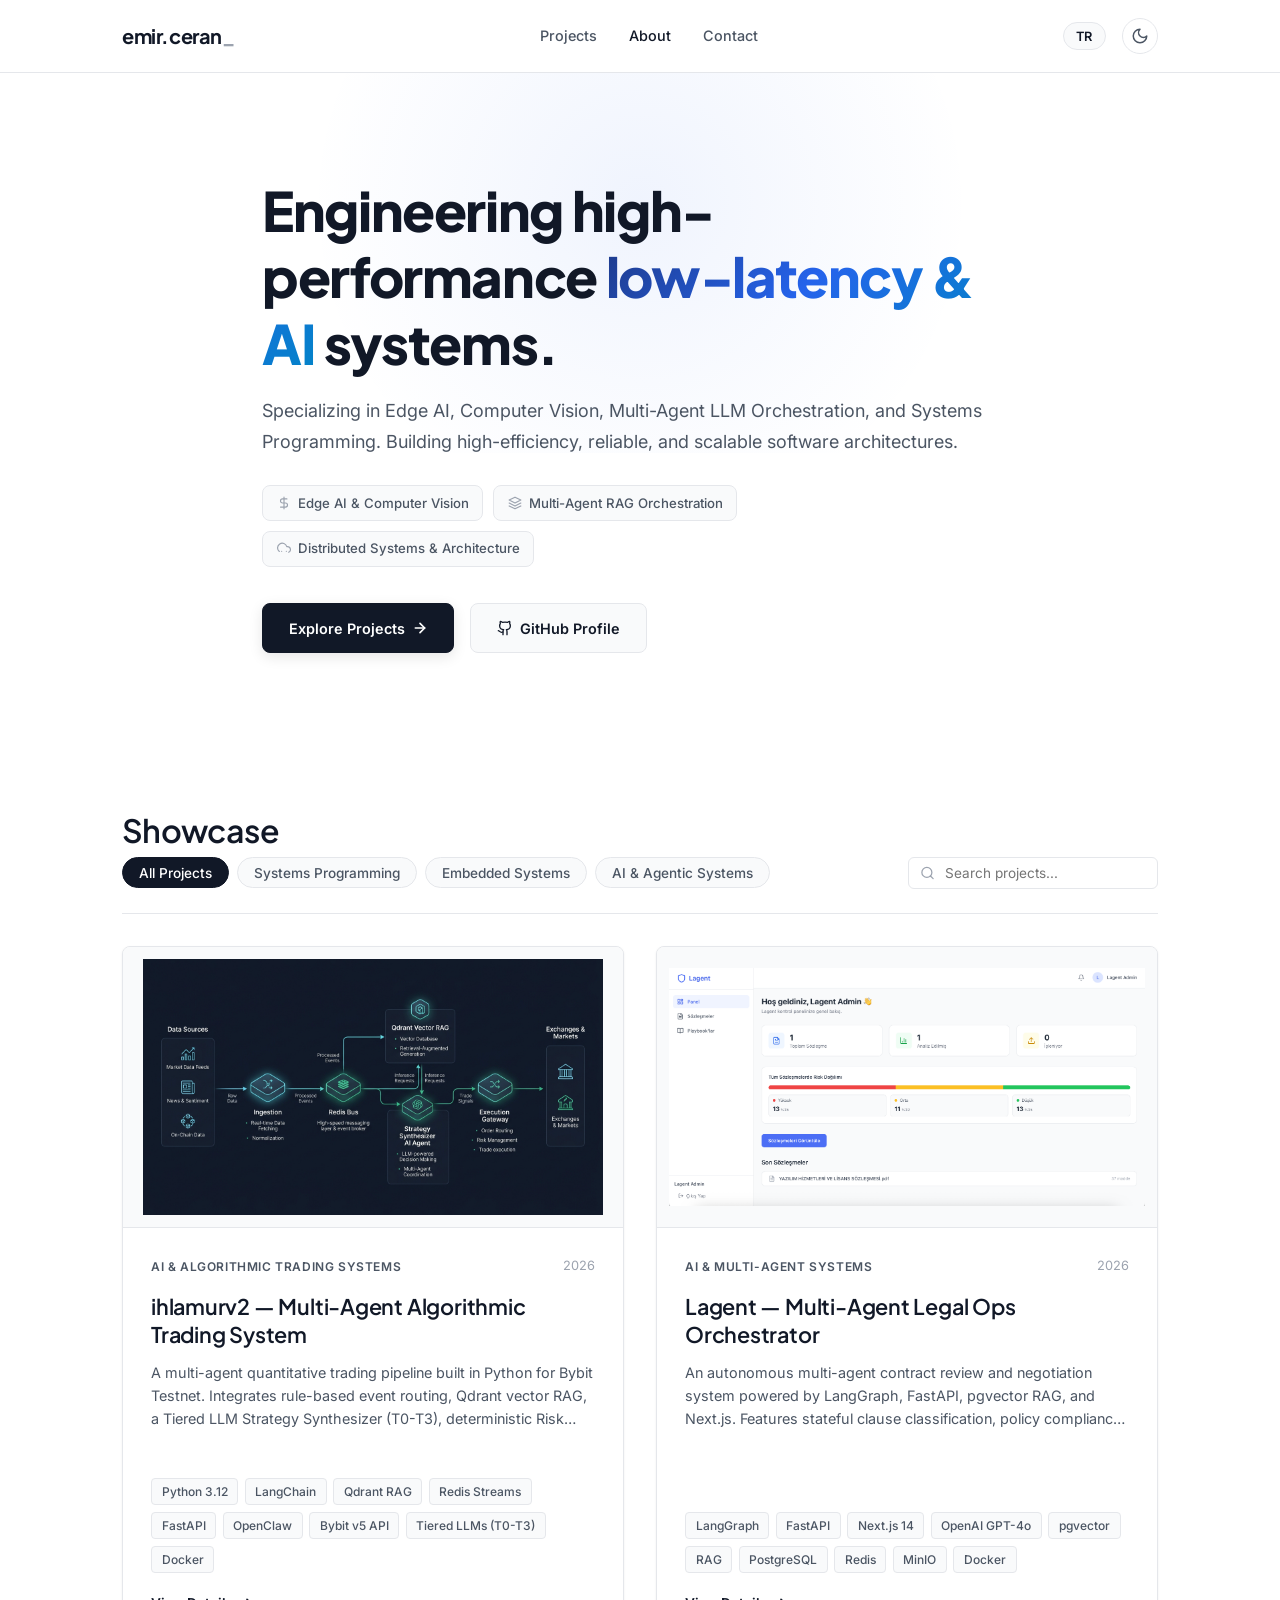
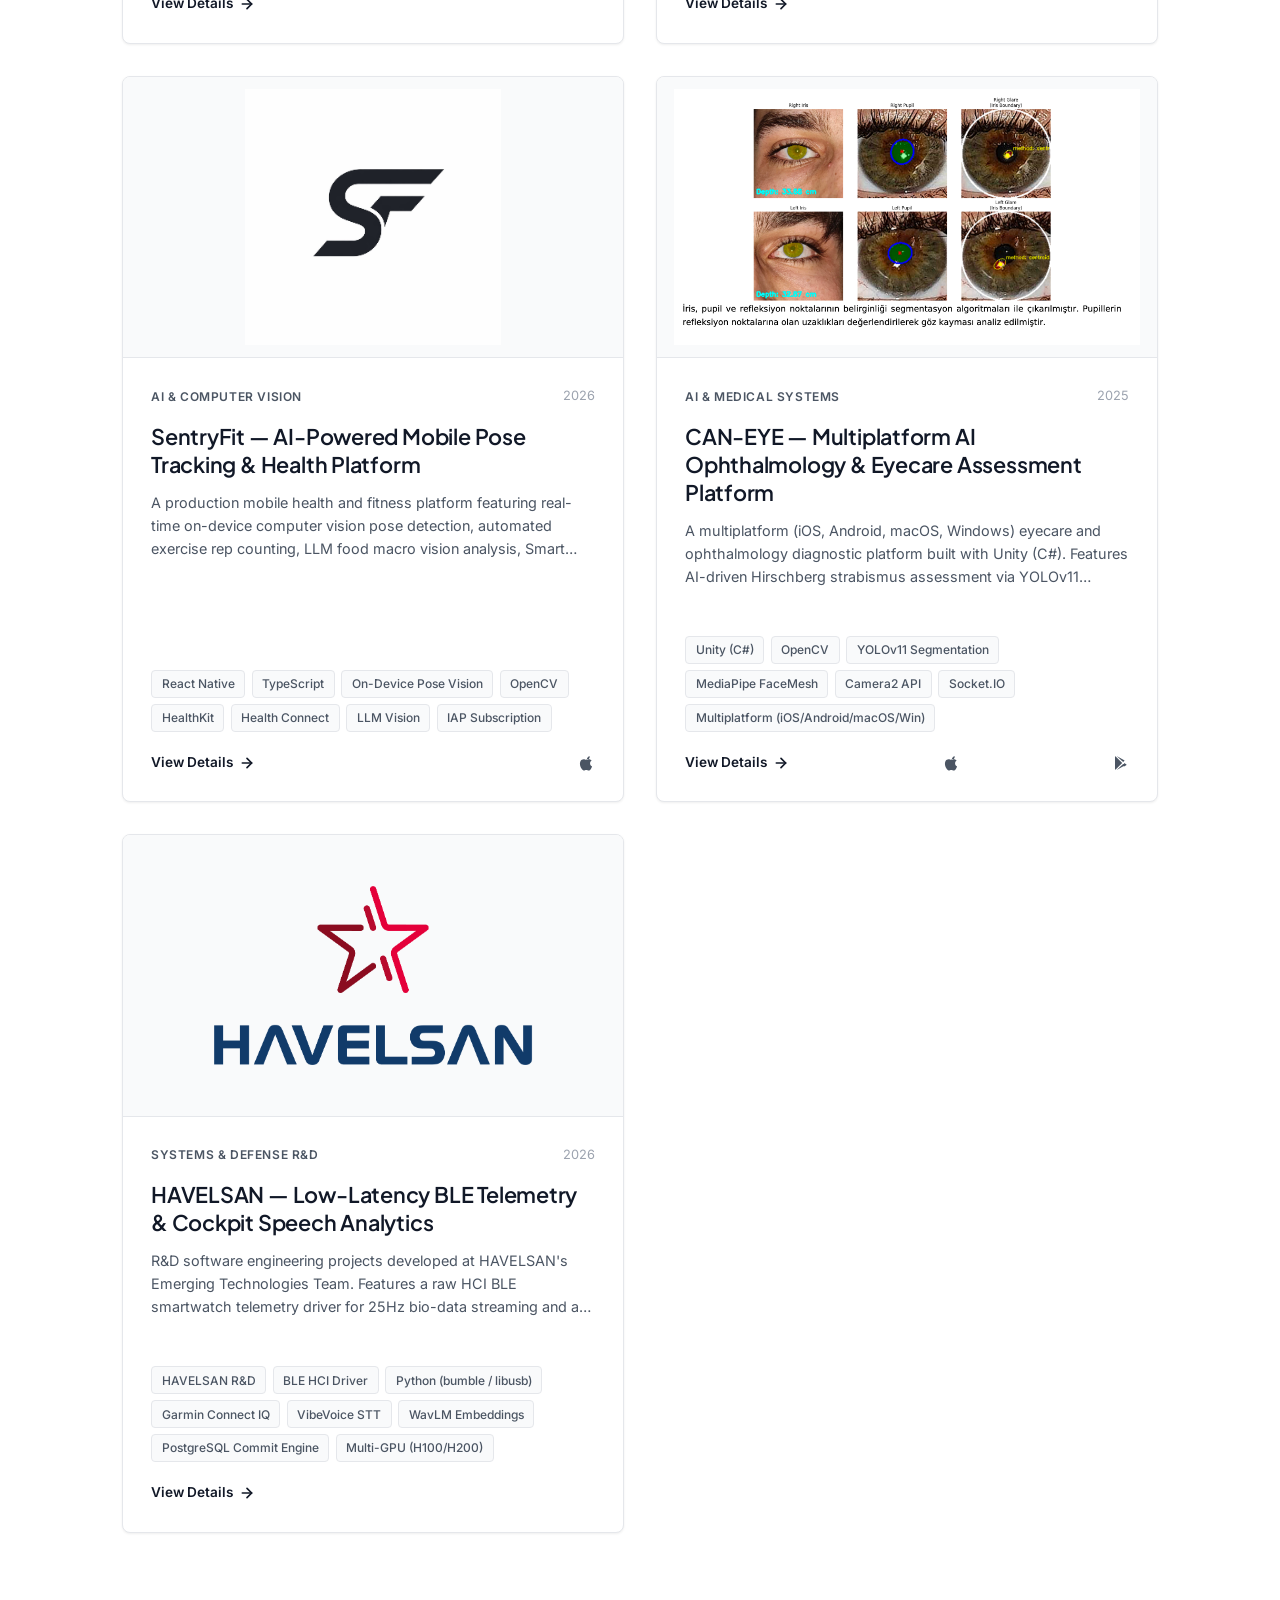
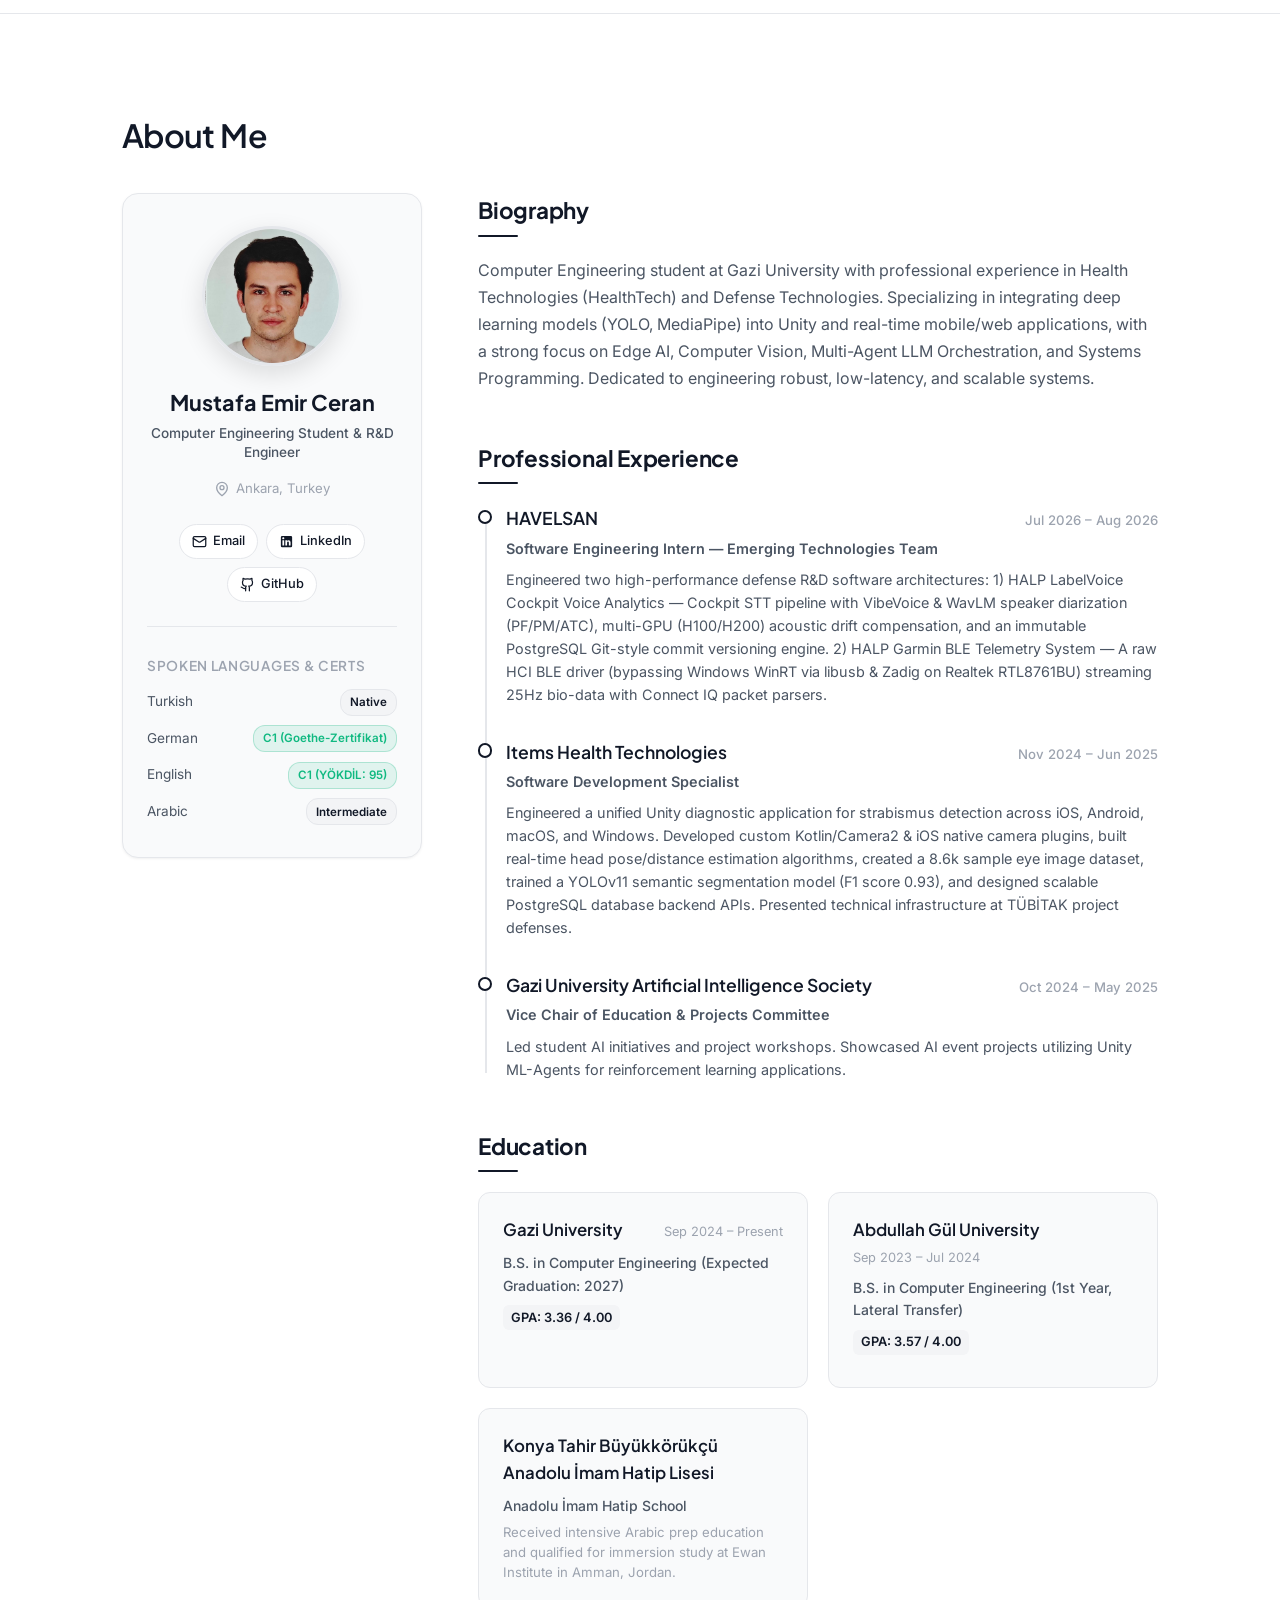
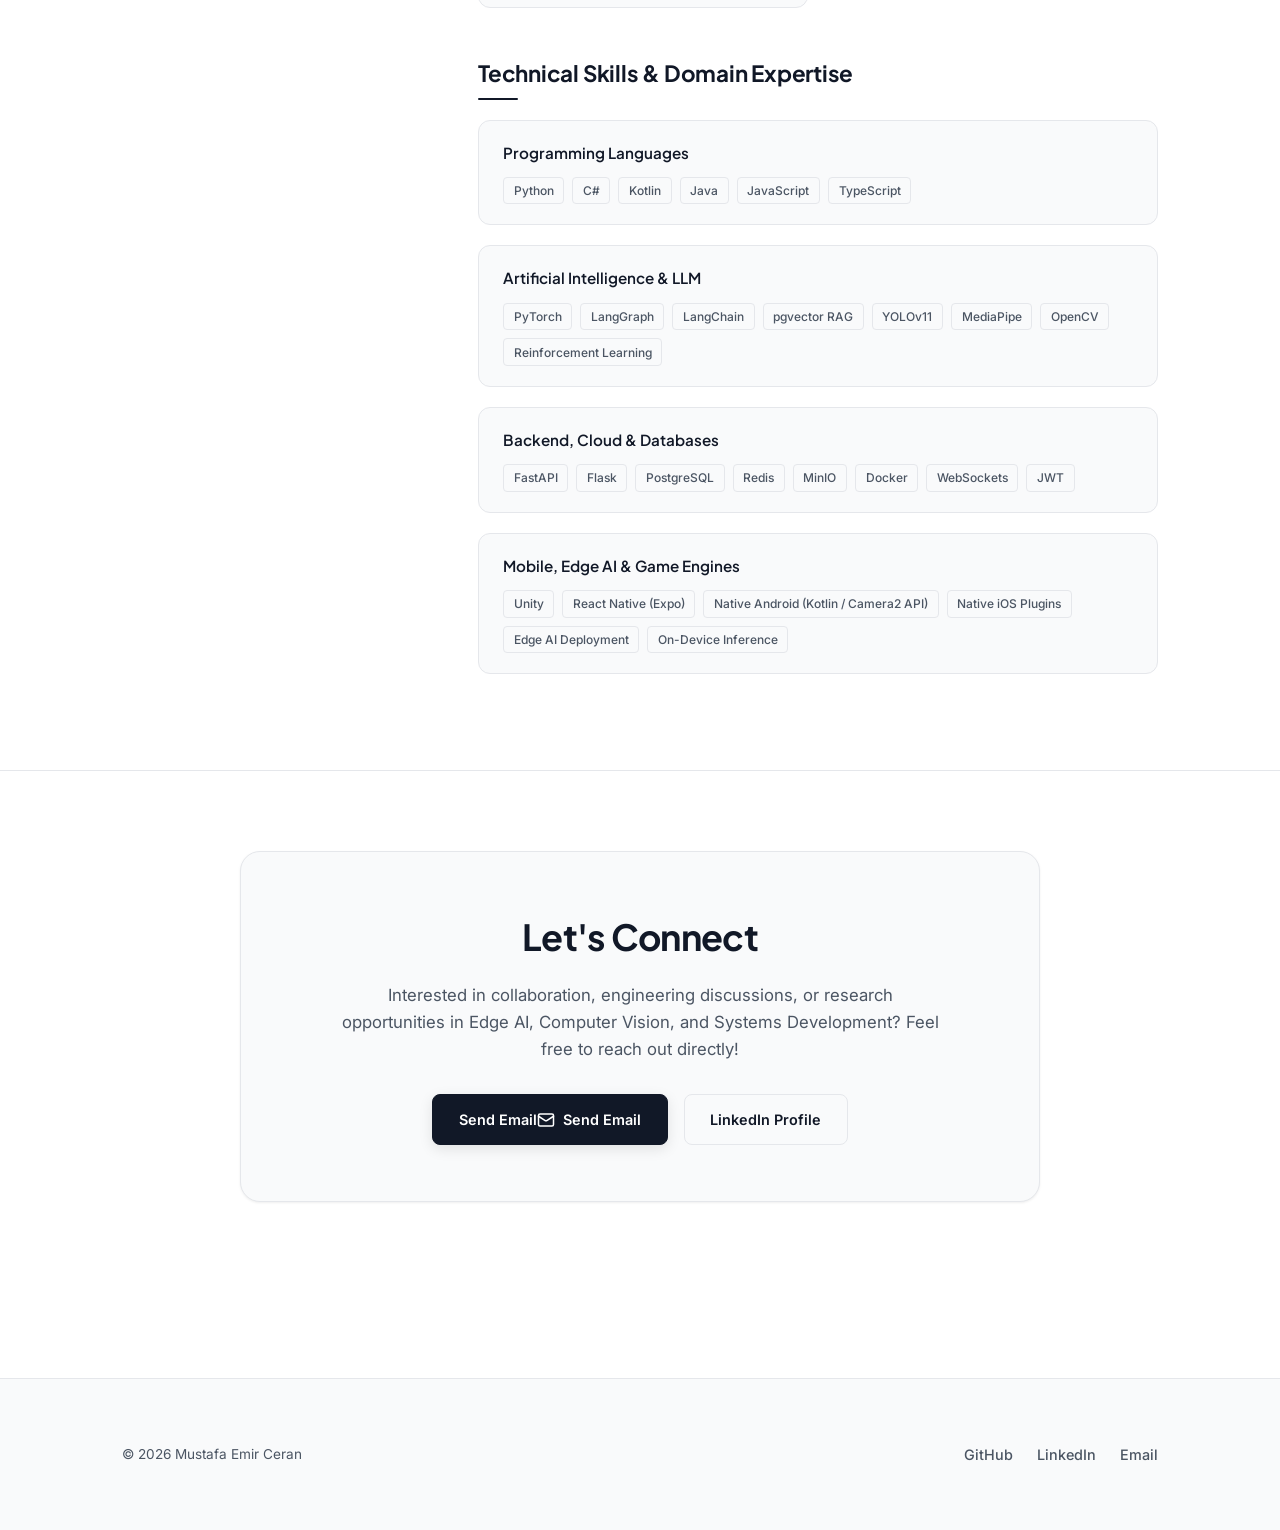
==== index.html @ 3ff3a690 "Initial commit: publish portfolio site Moves existing SentryFIT legal pages (privacy policy, terms) " ====
<!DOCTYPE html>
<html lang="en">
<head>
    <meta charset="UTF-8">
    <meta name="viewport" content="width=device-width, initial-scale=1.0">
    <title>Emir Ceran | Computer Engineer</title>
    <meta name="description" content="Portfolio of Emir Ceran, a Computer Engineer specializing in systems programming, embedded architectures, and machine learning. Showcase of advanced technical projects.">
    
    <!-- Link to Stylesheet -->
    <link rel="stylesheet" href="style.css">
</head>
<body>

    <!-- Header & Navigation -->
    <header>
        <div class="container nav-wrapper">
            <a href="#" class="logo" id="nav-logo">
                emir.ceran<span class="logo-dot">_</span>
            </a>
            <nav>
                <ul class="nav-links">
                    <li><a href="#projects" class="active" id="nav-projects-link">Projects</a></li>
                    <li><a href="#about" id="nav-about-link">About</a></li>
                    <li><a href="#contact" id="nav-contact-link">Contact</a></li>
                </ul>
            </nav>
            <div class="nav-actions">
                <button class="lang-toggle-btn" id="lang-toggle" aria-label="Switch language">
                    <span class="lang-badge" id="lang-badge">TR</span>
                </button>
                <button class="theme-toggle-btn" id="theme-toggle" aria-label="Toggle dark/light mode">
                    <!-- Sun Icon (shown in dark mode) -->
                    <svg class="sun-icon" xmlns="http://www.w3.org/2000/svg" width="18" height="18" viewBox="0 0 24 24" fill="none" stroke="currentColor" stroke-width="2" stroke-linecap="round" stroke-linejoin="round" style="display: none;">
                        <circle cx="12" cy="12" r="4"></circle>
                        <path d="M12 2v2"></path>
                        <path d="M12 20v2"></path>
                        <path d="m4.93 4.93 1.41 1.41"></path>
                        <path d="m17.66 17.66 1.41 1.41"></path>
                        <path d="M2 12h2"></path>
                        <path d="M20 12h2"></path>
                        <path d="m6.34 17.66-1.41 1.41"></path>
                        <path d="m19.07 4.93-1.41 1.41"></path>
                    </svg>
                    <!-- Moon Icon (shown in light mode) -->
                    <svg class="moon-icon" xmlns="http://www.w3.org/2000/svg" width="18" height="18" viewBox="0 0 24 24" fill="none" stroke="currentColor" stroke-width="2" stroke-linecap="round" stroke-linejoin="round">
                        <path d="M12 3a6 6 0 0 0 9 9 9 9 0 1 1-9-9Z"></path>
                    </svg>
                </button>
            </div>
        </div>
    </header>

    <main>
        <!-- Hero Section -->
        <section class="hero">
            <div class="hero-bg-glow"></div>
            <div class="container hero-content">
                <h1 class="hero-title" id="hero-title">
                    Yüksek performanslı <span class="gradient-text">düşük gecikmeli ve YZ</span> sistemleri geliştiriyorum.
                </h1>
                <p class="hero-desc" id="hero-desc">
                    Edge AI, Bilgisayarlı Görü, Çoklu Ajanlı LLM Mimarileri ve Sistem Programlama konularında uzmanlaşıyorum. Yüksek verimli, güvenilir ve ölçeklenebilir yazılım altyapıları inşa ediyorum.
                </p>

                <!-- Hero Tech Stack Chips -->
                <div class="hero-tech-chips">
                    <div class="hero-chip">
                        <svg xmlns="http://www.w3.org/2000/svg" width="14" height="14" viewBox="0 0 24 24" fill="none" stroke="currentColor" stroke-width="2" stroke-linecap="round" stroke-linejoin="round"><path d="M12 2v20M17 5H9.5a3.5 3.5 0 0 0 0 7h5a3.5 3.5 0 0 1 0 7H6"/></svg>
                        <span>Edge AI & Computer Vision</span>
                    </div>
                    <div class="hero-chip">
                        <svg xmlns="http://www.w3.org/2000/svg" width="14" height="14" viewBox="0 0 24 24" fill="none" stroke="currentColor" stroke-width="2" stroke-linecap="round" stroke-linejoin="round"><polygon points="12 2 2 7 12 12 22 7 12 2"/><polyline points="2 17 12 22 22 17"/><polyline points="2 12 12 17 22 12"/></svg>
                        <span>Multi-Agent RAG Orchestration</span>
                    </div>
                    <div class="hero-chip">
                        <svg xmlns="http://www.w3.org/2000/svg" width="14" height="14" viewBox="0 0 24 24" fill="none" stroke="currentColor" stroke-width="2" stroke-linecap="round" stroke-linejoin="round"><path d="M20 17.58A5 5 0 0 0 18 8h-1.26A8 8 0 1 0 4 16.25"/><line x1="8" y1="16" x2="8.01" y2="16"/><line x1="16" y1="16" x2="16.01" y2="16"/></svg>
                        <span>Distributed Systems & Architecture</span>
                    </div>
                </div>

                <div class="hero-buttons">
                    <a href="#projects" class="btn btn-primary" id="hero-cta-projects">
                        <span>Projeleri İncele</span>
                        <svg xmlns="http://www.w3.org/2000/svg" width="16" height="16" viewBox="0 0 24 24" fill="none" stroke="currentColor" stroke-width="2.5" stroke-linecap="round" stroke-linejoin="round" class="btn-icon">
                            <path d="M5 12h14"></path>
                            <path d="m12 5 7 7-7 7"></path>
                        </svg>
                    </a>
                    <a href="https://github.com/emirceran23" target="_blank" rel="noopener noreferrer" class="btn btn-secondary" id="hero-cta-github">
                        <svg xmlns="http://www.w3.org/2000/svg" width="16" height="16" viewBox="0 0 24 24" fill="none" stroke="currentColor" stroke-width="2" stroke-linecap="round" stroke-linejoin="round" style="margin-right:0.45rem;">
                            <path d="M15 22v-4a4.8 4.8 0 0 0-1-3.5c3 0 6-2 6-5.5.08-1.25-.27-2.48-1-3.5.28-1.15.28-2.35 0-3.5 0 0-1 0-3 1.5-2.64-.5-5.36-.5-8 0C6 2 5 2 5 2c-.3 1.15-.3 2.35 0 3.5A5.403 5.403 0 0 0 4 9c0 3.5 3 5.5 6 5.5-.39.49-.68 1.05-.85 1.65-.17.6-.22 1.23-.15 1.85v4"></path>
                            <path d="M9 18c-4.51 2-5-2-7-2"></path>
                        </svg>
                        <span>GitHub Profilim</span>
                    </a>
                </div>
            </div>
        </section>

        <!-- Projects Grid Section -->
        <section id="projects" class="projects-section">
            <div class="container">
                <div class="section-header">
                    <h2 class="section-title">Showcase</h2>
                    
                    <!-- Filters and Search Interface -->
                    <div class="filter-container">
                        <div class="filter-tags" id="filter-tags-container">
                            <button class="filter-tag active" data-filter="all" id="filter-all">All Projects</button>
                            <button class="filter-tag" data-filter="systems" id="filter-systems">Systems Programming</button>
                            <button class="filter-tag" data-filter="embedded" id="filter-embedded">Embedded Systems</button>
                            <button class="filter-tag" data-filter="ai-ml" id="filter-ai-ml">AI & Agentic Systems</button>
                        </div>
                        <div class="search-wrapper">
                            <span class="search-icon">
                                <svg xmlns="http://www.w3.org/2000/svg" width="15" height="15" viewBox="0 0 24 24" fill="none" stroke="currentColor" stroke-width="2" stroke-linecap="round" stroke-linejoin="round">
                                    <circle cx="11" cy="11" r="8"></circle>
                                    <path d="m21 21-4.3-4.3"></path>
                                </svg>
                            </span>
                            <input type="text" id="project-search" class="search-input" placeholder="Search projects..." aria-label="Search projects">
                        </div>
                    </div>
                </div>

                <!-- Projects grid (populated by JS) -->
                <div class="projects-grid" id="projects-grid">
                    <!-- Cards will be dynamically rendered here -->
                </div>
            </div>
        </section>

        <!-- About Section -->
        <section id="about" class="about-section">
            <div class="container">
                <div class="section-header">
                    <h2 class="section-title" id="about-title">About Me</h2>
                </div>

                <div class="about-grid">
                    <!-- Left Profile Sidebar Card -->
                    <div class="about-profile-card">
                        <div class="profile-img-wrapper">
                            <img src="about/profilepic.jpeg" alt="Mustafa Emir Ceran" class="profile-img">
                        </div>
                        <h3 class="profile-name">Mustafa Emir Ceran</h3>
                        <p class="profile-tagline" id="about-tagline">Computer Engineering Student & R&D Engineer</p>
                        <div class="profile-location">
                            <svg xmlns="http://www.w3.org/2000/svg" width="16" height="16" viewBox="0 0 24 24" fill="none" stroke="currentColor" stroke-width="2" stroke-linecap="round" stroke-linejoin="round">
                                <path d="M20 10c0 6-8 12-8 12s-8-6-8-12a8 8 0 0 1 16 0Z"></path>
                                <circle cx="12" cy="10" r="3"></circle>
                            </svg>
                            <span>Ankara, Turkey</span>
                        </div>
                        <div class="profile-contact-links">
                            <a href="mailto:24118080702@gazi.edu.tr" class="contact-chip" id="chip-email">
                                <svg xmlns="http://www.w3.org/2000/svg" width="15" height="15" viewBox="0 0 24 24" fill="none" stroke="currentColor" stroke-width="2" stroke-linecap="round" stroke-linejoin="round">
                                    <rect width="20" height="16" x="2" y="4" rx="2"></rect>
                                    <path d="m22 7-8.97 5.7a1.94 1.94 0 0 1-2.06 0L2 7"></path>
                                </svg>
                                Email
                            </a>
                            <a href="https://www.linkedin.com/in/mustafa-emir-ceran-38a2121a7" target="_blank" rel="noopener noreferrer" class="contact-chip" id="chip-linkedin">
                                <svg xmlns="http://www.w3.org/2000/svg" width="15" height="15" viewBox="0 0 24 24" fill="currentColor">
                                    <path d="M19 3a2 2 0 0 1 2 2v14a2 2 0 0 1-2 2H5a2 2 0 0 1-2-2V5a2 2 0 0 1 2-2h14m-.5 15.5v-5.3a3.26 3.26 0 0 0-3.26-3.26c-.85 0-1.84.52-2.28 1.3v-1.11h-2.79v8.37h2.79v-4.93c0-.77.62-1.4 1.39-1.4a1.4 1.4 0 0 1 1.4 1.4v4.93h2.75M6.88 8.56a1.68 1.68 0 0 0 1.68-1.68c0-.93-.75-1.69-1.68-1.69a1.69 1.69 0 0 0-1.69 1.69c0 .93.76 1.68 1.69 1.68m1.39 9.94v-8.37H5.5v8.37h2.77z"/>
                                </svg>
                                LinkedIn
                            </a>
                            <a href="https://github.com/emirceran23" target="_blank" rel="noopener noreferrer" class="contact-chip" id="chip-github">
                                <svg xmlns="http://www.w3.org/2000/svg" width="15" height="15" viewBox="0 0 24 24" fill="none" stroke="currentColor" stroke-width="2" stroke-linecap="round" stroke-linejoin="round">
                                    <path d="M15 22v-4a4.8 4.8 0 0 0-1-3.5c3 0 6-2 6-5.5.08-1.25-.27-2.48-1-3.5.28-1.15.28-2.35 0-3.5 0 0-1 0-3 1.5-2.64-.5-5.36-.5-8 0C6 2 5 2 5 2c-.3 1.15-.3 2.35 0 3.5A5.403 5.403 0 0 0 4 9c0 3.5 3 5.5 6 5.5-.39.49-.68 1.05-.85 1.65-.17.6-.22 1.23-.15 1.85v4"></path>
                                    <path d="M9 18c-4.51 2-5-2-7-2"></path>
                                </svg>
                                GitHub
                            </a>
                        </div>

                        <!-- Languages & Badges -->
                        <div class="profile-languages">
                            <h4 class="sub-heading" id="about-lang-title">Spoken Languages & Certs</h4>
                            <ul class="lang-list">
                                <li><span>Turkish</span> <span class="badge" id="badge-tr">Native</span></li>
                                <li><span>German</span> <span class="badge badge-cert" id="badge-de">C1 (Goethe-Zertifikat)</span></li>
                                <li><span>English</span> <span class="badge badge-cert" id="badge-en">C1 (YÖKDİL: 95)</span></li>
                                <li><span>Arabic</span> <span class="badge" id="badge-ar">Intermediate</span></li>
                            </ul>
                        </div>
                    </div>

                    <!-- Right Main Content Area -->
                    <div class="about-main-content">
                        <!-- Bio Block -->
                        <div class="about-block">
                            <h3 class="about-block-title" id="about-bio-heading">Biography</h3>
                            <p class="about-bio-text" id="about-bio-text">
                                Computer Engineering student at Gazi University with professional experience in Health Technologies (HealthTech) and Defense Technologies. Specializing in integrating deep learning models (YOLO, MediaPipe) into Unity and real-time mobile/web applications, with a strong focus on Edge AI, Computer Vision, Multi-Agent LLM Orchestration, and Systems Programming. Dedicated to engineering robust, low-latency, and scalable systems.
                            </p>
                        </div>

                        <!-- Experience Timeline Block -->
                        <div class="about-block">
                            <h3 class="about-block-title" id="about-exp-heading">Professional Experience</h3>
                            <div class="timeline">
                                <!-- HAVELSAN -->
                                <div class="timeline-item">
                                    <div class="timeline-dot"></div>
                                    <div class="timeline-header">
                                        <div class="timeline-title">HAVELSAN</div>
                                        <div class="timeline-date">Jul 2026 – Aug 2026</div>
                                    </div>
                                    <div class="timeline-role" id="role-havelsan">Software Engineering Intern — Emerging Technologies Team</div>
                                     <p class="timeline-desc" id="desc-havelsan">
                                         Engineered two high-performance defense R&D software architectures: 1) HALP LabelVoice Cockpit Voice Analytics — Cockpit STT pipeline with VibeVoice & WavLM speaker diarization (PF/PM/ATC), multi-GPU (H100/H200) acoustic drift compensation, and an immutable PostgreSQL Git-style commit versioning engine. 2) HALP Garmin BLE Telemetry System — A raw HCI BLE driver (bypassing Windows WinRT via libusb & Zadig on Realtek RTL8761BU) streaming 25Hz bio-data with Connect IQ packet parsers.
                                     </p>
                                </div>

                                <!-- Items Health Technologies -->
                                <div class="timeline-item">
                                    <div class="timeline-dot"></div>
                                    <div class="timeline-header">
                                        <div class="timeline-title">Items Health Technologies</div>
                                        <div class="timeline-date">Nov 2024 – Jun 2025</div>
                                    </div>
                                    <div class="timeline-role" id="role-items">Software Development Specialist</div>
                                    <p class="timeline-desc" id="desc-items">
                                        Engineered a unified Unity diagnostic application for strabismus detection across iOS, Android, macOS, and Windows. Developed custom Kotlin/Camera2 & iOS native camera plugins, built real-time head pose/distance estimation algorithms, created a 8.6k sample eye image dataset, trained a YOLOv11 semantic segmentation model (F1 score 0.93), and designed scalable PostgreSQL database backend APIs. Presented technical infrastructure at TÜBİTAK project defenses.
                                    </p>
                                </div>

                                <!-- Gazi AI Society -->
                                <div class="timeline-item">
                                    <div class="timeline-dot"></div>
                                    <div class="timeline-header">
                                        <div class="timeline-title">Gazi University Artificial Intelligence Society</div>
                                        <div class="timeline-date">Oct 2024 – May 2025</div>
                                    </div>
                                    <div class="timeline-role" id="role-gazi-ai">Vice Chair of Education & Projects Committee</div>
                                    <p class="timeline-desc" id="desc-gazi-ai">
                                        Led student AI initiatives and project workshops. Showcased AI event projects utilizing Unity ML-Agents for reinforcement learning applications.
                                    </p>
                                </div>
                            </div>
                        </div>

                        <!-- Education Block -->
                        <div class="about-block">
                            <h3 class="about-block-title" id="about-edu-heading">Education</h3>
                            <div class="education-grid">
                                <div class="education-card">
                                    <div class="edu-header">
                                        <h4 class="edu-school">Gazi University</h4>
                                        <span class="edu-date">Sep 2024 – Present</span>
                                    </div>
                                    <p class="edu-degree" id="degree-gazi">B.S. in Computer Engineering (Expected Graduation: 2027)</p>
                                    <span class="edu-gpa" id="gpa-gazi">GPA: 3.36 / 4.00</span>
                                </div>

                                <div class="education-card">
                                    <div class="edu-header">
                                        <h4 class="edu-school">Abdullah Gül University</h4>
                                        <span class="edu-date">Sep 2023 – Jul 2024</span>
                                    </div>
                                    <p class="edu-degree" id="degree-agu">B.S. in Computer Engineering (1st Year, Lateral Transfer)</p>
                                    <span class="edu-gpa" id="gpa-agu">GPA: 3.57 / 4.00</span>
                                </div>

                                <div class="education-card">
                                    <div class="edu-header">
                                        <h4 class="edu-school" id="school-high">Konya Tahir Büyükkörükçü Anadolu İmam Hatip Lisesi</h4>
                                    </div>
                                    <p class="edu-degree" id="degree-high">Anadolu İmam Hatip High School</p>
                                    <p class="edu-extra" id="extra-high">Received intensive Arabic prep education and qualified for immersion study at Ewan Institute in Amman, Jordan.</p>
                                </div>
                            </div>
                        </div>

                        <!-- Skills Breakdown Block -->
                        <div class="about-block">
                            <h3 class="about-block-title" id="about-skills-heading">Technical Skills & Expertise</h3>
                            <div class="skills-categories">
                                <div class="skill-category">
                                    <h4 class="category-title" id="skill-cat-lang">Programming Languages</h4>
                                    <div class="skills-tags">
                                        <span class="tech-tag">Python</span>
                                        <span class="tech-tag">C#</span>
                                        <span class="tech-tag">Kotlin</span>
                                        <span class="tech-tag">Java</span>
                                        <span class="tech-tag">JavaScript</span>
                                        <span class="tech-tag">TypeScript</span>
                                    </div>
                                </div>

                                <div class="skill-category">
                                    <h4 class="category-title" id="skill-cat-ai">Artificial Intelligence & LLM</h4>
                                    <div class="skills-tags">
                                        <span class="tech-tag">PyTorch</span>
                                        <span class="tech-tag">LangGraph</span>
                                        <span class="tech-tag">LangChain</span>
                                        <span class="tech-tag">pgvector RAG</span>
                                        <span class="tech-tag">YOLOv11</span>
                                        <span class="tech-tag">MediaPipe</span>
                                        <span class="tech-tag">OpenCV</span>
                                        <span class="tech-tag">Reinforcement Learning</span>
                                    </div>
                                </div>

                                <div class="skill-category">
                                    <h4 class="category-title" id="skill-cat-backend">Backend, Cloud & Databases</h4>
                                    <div class="skills-tags">
                                        <span class="tech-tag">FastAPI</span>
                                        <span class="tech-tag">Flask</span>
                                        <span class="tech-tag">PostgreSQL</span>
                                        <span class="tech-tag">Redis</span>
                                        <span class="tech-tag">MinIO</span>
                                        <span class="tech-tag">Docker</span>
                                        <span class="tech-tag">WebSockets</span>
                                        <span class="tech-tag">JWT</span>
                                    </div>
                                </div>

                                <div class="skill-category">
                                    <h4 class="category-title" id="skill-cat-mobile">Mobile, Edge AI & Game Engines</h4>
                                    <div class="skills-tags">
                                        <span class="tech-tag">Unity</span>
                                        <span class="tech-tag">React Native (Expo)</span>
                                        <span class="tech-tag">Native Android (Kotlin / Camera2 API)</span>
                                        <span class="tech-tag">Native iOS Plugins</span>
                                        <span class="tech-tag">Edge AI Deployment</span>
                                        <span class="tech-tag">On-Device Inference</span>
                                    </div>
                                </div>
                            </div>
                        </div>
                    </div>
                </div>
            </div>
        </section>

        <!-- Contact Section -->
        <section id="contact" class="contact-section">
            <div class="container">
                <div class="contact-card">
                    <div class="contact-content">
                        <h2 class="contact-title" id="contact-title">Let's Connect</h2>
                        <p class="contact-desc" id="contact-desc">
                            Interested in collaboration, engineering discussions, or research opportunities in Edge AI, Computer Vision, and Systems Development? Feel free to reach out directly!
                        </p>
                        <div class="contact-actions">
                            <a href="mailto:24118080702@gazi.edu.tr" class="btn btn-primary" id="contact-email-btn">
                                <svg xmlns="http://www.w3.org/2000/svg" width="18" height="18" viewBox="0 0 24 24" fill="none" stroke="currentColor" stroke-width="2" stroke-linecap="round" stroke-linejoin="round" style="margin-right:0.5rem;">
                                    <rect width="20" height="16" x="2" y="4" rx="2"></rect>
                                    <path d="m22 7-8.97 5.7a1.94 1.94 0 0 1-2.06 0L2 7"></path>
                                </svg>
                                Send Email
                            </a>
                            <a href="https://www.linkedin.com/in/mustafa-emir-ceran-38a2121a7" target="_blank" rel="noopener noreferrer" class="btn btn-secondary" id="contact-linkedin-btn">LinkedIn Profile</a>
                        </div>
                    </div>
                </div>
            </div>
        </section>
    </main>

    <!-- Modal Details Side Drawer -->
    <div class="modal" id="project-modal" aria-hidden="true" role="dialog">
        <div class="modal-overlay" id="modal-overlay"></div>
        <div class="modal-content">
            <button class="modal-close" id="modal-close" aria-label="Close project modal">
                <svg xmlns="http://www.w3.org/2000/svg" width="18" height="18" viewBox="0 0 24 24" fill="none" stroke="currentColor" stroke-width="2" stroke-linecap="round" stroke-linejoin="round">
                    <path d="M18 6 6 18"></path>
                    <path d="m6 6 12 12"></path>
                </svg>
            </button>
            <div id="modal-details-container">
                <!-- Detailed project info will be dynamically populated here -->
            </div>
        </div>
    </div>

    <!-- Footer Section -->
    <footer>
        <div class="container footer-wrapper">
            <p class="footer-text">&copy; 2026 Mustafa Emir Ceran </p>
            <ul class="footer-socials">
                <li><a href="https://github.com/emirceran23" target="_blank" rel="noopener noreferrer" id="footer-github">GitHub</a></li>
                <li><a href="https://www.linkedin.com/in/mustafa-emir-ceran-38a2121a7" target="_blank" rel="noopener noreferrer" id="footer-linkedin">LinkedIn</a></li>
                <li><a href="mailto:contact@emirceran.com" id="footer-email">Email</a></li>
            </ul>
        </div>
    </footer>

    <!-- Image Lightbox Modal -->
    <div id="lightbox-modal" class="lightbox-modal" aria-hidden="true">
        <div class="lightbox-overlay" id="lightbox-overlay"></div>
        <div class="lightbox-content">
            <button class="lightbox-close" id="lightbox-close" aria-label="Close image preview">
                <svg xmlns="http://www.w3.org/2000/svg" width="22" height="22" viewBox="0 0 24 24" fill="none" stroke="currentColor" stroke-width="2.5" stroke-linecap="round" stroke-linejoin="round">
                    <line x1="18" y1="6" x2="6" y2="18"></line>
                    <line x1="6" y1="6" x2="18" y2="18"></line>
                </svg>
            </button>
            <div class="lightbox-image-container">
                <img src="" alt="" id="lightbox-img" class="lightbox-img">
            </div>
            <p id="lightbox-caption" class="lightbox-caption"></p>
        </div>
    </div>

    <!-- Core Script -->
    <script src="app.js"></script>
</body>
</html>
---- style.css ----
/* ==========================================================================
   Minimalist CSS Stylesheet - emirceran23.github.io
   ========================================================================== */

/* Import Google Fonts */
@import url('https://fonts.googleapis.com/css2?family=Plus+Jakarta+Sans:wght@400;500;600;700;800&family=Inter:wght@300;400;500;600&family=Outfit:wght@400;500;600;700&display=swap');

/* Color Variables & Themes */
:root {
    --font-sans: 'Inter', -apple-system, BlinkMacSystemFont, "Segoe UI", Roboto, sans-serif;
    --font-heading: 'Plus Jakarta Sans', 'Outfit', sans-serif;

    /* Light Mode Palette (Default) */
    --bg-primary: #ffffff;
    --bg-secondary: #f9fafb;
    --text-primary: #111827;
    --text-secondary: #4b5563;
    --text-muted: #9ca3af;
    --border-color: #e5e7eb;
    --border-hover: #babfc7;
    --accent: #111827;
    --accent-hover: #374151;
    --accent-light: #f3f4f6;
    --card-shadow: 0 1px 3px rgba(0,0,0,0.05), 0 1px 2px rgba(0,0,0,0.02);
    --transition-speed: 0.2s;
    --max-width: 1100px;
}

/* Dark Mode Palette */
[data-theme="dark"] {
    --bg-primary: #0a0a0a;
    --bg-secondary: #121212;
    --text-primary: #f3f4f6;
    --text-secondary: #a1a1aa;
    --text-muted: #52525b;
    --border-color: #27272a;
    --border-hover: #3f3f46;
    --accent: #ffffff;
    --accent-hover: #e4e4e7;
    --accent-light: #18181b;
    --card-shadow: 0 0 0 1px rgba(255, 255, 255, 0.05);
}

/* CSS Reset & General Styles */
* {
    box-sizing: border-box;
    margin: 0;
    padding: 0;
}

html {
    scroll-behavior: smooth;
}

body {
    background-color: var(--bg-primary);
    color: var(--text-primary);
    font-family: var(--font-sans);
    line-height: 1.6;
    transition: background-color var(--transition-speed), color var(--transition-speed);
    -webkit-font-smoothing: antialiased;
}

a {
    color: inherit;
    text-decoration: none;
    transition: color var(--transition-speed);
}

button {
    font-family: inherit;
    cursor: pointer;
    background: none;
    border: none;
    color: inherit;
}

/* Layout Containers */
.container {
    width: 100%;
    max-width: var(--max-width);
    margin: 0 auto;
    padding: 0 2rem;
}

/* Header & Navigation */
header {
    border-bottom: 1px solid var(--border-color);
    position: sticky;
    top: 0;
    background-color: rgba(255, 255, 255, 0.8);
    backdrop-filter: blur(12px);
    -webkit-backdrop-filter: blur(12px);
    z-index: 100;
    transition: border-color var(--transition-speed), background-color var(--transition-speed);
}

[data-theme="dark"] header {
    background-color: rgba(10, 10, 10, 0.8);
}

.nav-wrapper {
    display: flex;
    justify-content: space-between;
    align-items: center;
    height: 4.5rem;
}

.logo {
    font-family: var(--font-heading);
    font-weight: 700;
    font-size: 1.25rem;
    letter-spacing: -0.02em;
}

.logo-dot {
    color: var(--text-muted);
}

.nav-links {
    display: flex;
    gap: 2rem;
    list-style: none;
    font-weight: 500;
    font-size: 0.9rem;
}

.nav-links a {
    color: var(--text-secondary);
}

.nav-links a:hover,
.nav-links a.active {
    color: var(--text-primary);
}

.nav-actions {
    display: flex;
    align-items: center;
    gap: 1rem;
}

/* Theme Toggle Button */
.theme-toggle-btn {
    display: flex;
    align-items: center;
    justify-content: center;
    width: 2.25rem;
    height: 2.25rem;
    border-radius: 50%;
    border: 1px solid var(--border-color);
    background-color: transparent;
    color: var(--text-secondary);
    transition: all var(--transition-speed);
}

.theme-toggle-btn:hover {
    color: var(--text-primary);
    border-color: var(--border-hover);
    background-color: var(--bg-secondary);
}

/* Language Toggle Button */
.lang-toggle-btn {
    display: inline-flex;
    align-items: center;
    justify-content: center;
    padding: 0.35rem 0.75rem;
    border-radius: 20px;
    border: 1px solid var(--border-color);
    background-color: var(--bg-secondary);
    color: var(--text-primary);
    font-size: 0.8rem;
    font-weight: 600;
    letter-spacing: 0.05em;
    transition: all var(--transition-speed);
}

.lang-toggle-btn:hover {
    border-color: var(--border-hover);
    background-color: var(--accent-light);
}

/* Hero Section - Redesigned High-Tech Aesthetic */
.hero {
    position: relative;
    padding: 6.5rem 0 4.5rem 0;
    overflow: hidden;
}

.hero-bg-glow {
    position: absolute;
    top: -120px;
    left: 50%;
    transform: translateX(-50%);
    width: 800px;
    height: 500px;
    background: radial-gradient(circle, rgba(37, 99, 235, 0.07) 0%, rgba(255, 255, 255, 0) 70%);
    pointer-events: none;
    z-index: 0;
}

[data-theme="dark"] .hero-bg-glow {
    background: radial-gradient(circle, rgba(59, 130, 246, 0.14) 0%, rgba(10, 10, 10, 0) 70%);
}

.hero-content {
    position: relative;
    z-index: 1;
    max-width: 820px;
}

.hero-badge {
    display: inline-flex;
    align-items: center;
    gap: 0.6rem;
    padding: 0.45rem 1rem;
    border-radius: 30px;
    border: 1px solid var(--border-color);
    background-color: var(--bg-secondary);
    font-size: 0.8rem;
    font-weight: 600;
    letter-spacing: 0.06em;
    color: var(--text-primary);
    margin-bottom: 1.5rem;
    box-shadow: var(--card-shadow);
    transition: border-color var(--transition-speed);
}

.hero-badge:hover {
    border-color: var(--border-hover);
}

.pulse-dot {
    width: 8px;
    height: 8px;
    border-radius: 50%;
    background-color: #10b981;
    box-shadow: 0 0 0 0 rgba(16, 185, 129, 0.7);
    animation: pulse-ring 2s infinite cubic-bezier(0.66, 0, 0, 1);
}

@keyframes pulse-ring {
    0% {
        box-shadow: 0 0 0 0 rgba(16, 185, 129, 0.7);
    }
    70% {
        box-shadow: 0 0 0 8px rgba(16, 185, 129, 0);
    }
    100% {
        box-shadow: 0 0 0 0 rgba(16, 185, 129, 0);
    }
}

.hero-subtitle {
    font-family: var(--font-heading);
    font-weight: 600;
    font-size: 0.8rem;
    text-transform: uppercase;
    letter-spacing: 0.06em;
}

.hero-title {
    font-family: var(--font-heading);
    font-size: 3.4rem;
    font-weight: 800;
    line-height: 1.22;
    letter-spacing: -0.025em;
    color: var(--text-primary);
    margin-bottom: 1.25rem;
}

.gradient-text {
    background: linear-gradient(135deg, #1e3a8a 0%, #2563eb 50%, #0284c7 100%);
    -webkit-background-clip: text;
    -webkit-text-fill-color: transparent;
}

[data-theme="dark"] .gradient-text {
    background: linear-gradient(135deg, #ffffff 30%, #60a5fa 70%, #38bdf8 100%);
    -webkit-background-clip: text;
    -webkit-text-fill-color: transparent;
}

.hero-desc {
    font-size: 1.125rem;
    font-weight: 400;
    line-height: 1.7;
    color: var(--text-secondary);
    margin-bottom: 1.75rem;
    max-width: 740px;
}

.hero-tech-chips {
    display: flex;
    flex-wrap: wrap;
    gap: 0.6rem;
    margin-bottom: 2.25rem;
}

.hero-chip {
    display: inline-flex;
    align-items: center;
    gap: 0.45rem;
    padding: 0.4rem 0.85rem;
    border-radius: 8px;
    background-color: var(--bg-secondary);
    border: 1px solid var(--border-color);
    font-size: 0.825rem;
    font-weight: 500;
    color: var(--text-secondary);
    transition: all var(--transition-speed);
}

.hero-chip:hover {
    border-color: var(--border-hover);
    color: var(--text-primary);
    transform: translateY(-1px);
    background-color: var(--accent-light);
}

.hero-chip svg {
    color: var(--text-muted);
    transition: color var(--transition-speed);
}

.hero-chip:hover svg {
    color: var(--text-primary);
}

.hero-buttons {
    display: flex;
    gap: 1rem;
    align-items: center;
    flex-wrap: wrap;
}

.btn {
    display: inline-flex;
    align-items: center;
    justify-content: center;
    padding: 0.75rem 1.5rem;
    border-radius: 8px;
    font-weight: 600;
    font-size: 0.9rem;
    transition: all var(--transition-speed);
}

.btn-primary {
    background-color: var(--accent);
    color: var(--bg-primary);
    border: 1px solid var(--accent);
    box-shadow: 0 4px 14px rgba(0, 0, 0, 0.1);
    padding: 0.8rem 1.6rem;
}

.btn-primary:hover {
    background-color: var(--accent-hover);
    border-color: var(--accent-hover);
    transform: translateY(-2px);
    box-shadow: 0 6px 20px rgba(0, 0, 0, 0.15);
}

.btn-primary .btn-icon {
    transition: transform var(--transition-speed) ease;
    margin-left: 0.45rem;
}

.btn-primary:hover .btn-icon {
    transform: translateX(4px);
}

.btn-secondary {
    background-color: var(--bg-secondary);
    color: var(--text-primary);
    border: 1px solid var(--border-color);
    padding: 0.8rem 1.6rem;
}

.btn-secondary:hover {
    background-color: var(--accent-light);
    border-color: var(--border-hover);
    transform: translateY(-2px);
}
}

/* Section Header */
.section-header {
    margin-bottom: 3rem;
    display: flex;
    flex-direction: column;
    gap: 1rem;
}

.section-title {
    font-family: var(--font-heading);
    font-size: 2rem;
    font-weight: 600;
    letter-spacing: -0.02em;
}

/* Filter Tags Component */
.filter-container {
    display: flex;
    justify-content: space-between;
    align-items: center;
    flex-wrap: wrap;
    gap: 1rem;
    margin-bottom: 2rem;
    border-bottom: 1px solid var(--border-color);
    padding-bottom: 1.5rem;
}

.filter-tags {
    display: flex;
    gap: 0.5rem;
    flex-wrap: wrap;
}

.filter-tag {
    padding: 0.4rem 1rem;
    border-radius: 20px;
    font-size: 0.85rem;
    font-weight: 500;
    background-color: var(--bg-secondary);
    border: 1px solid var(--border-color);
    color: var(--text-secondary);
    transition: all var(--transition-speed);
}

.filter-tag:hover {
    color: var(--text-primary);
    border-color: var(--border-hover);
}

.filter-tag.active {
    background-color: var(--accent);
    color: var(--bg-primary);
    border-color: var(--accent);
}

/* Search Bar */
.search-wrapper {
    position: relative;
    width: 250px;
}

.search-input {
    width: 100%;
    padding: 0.45rem 1rem 0.45rem 2.25rem;
    border-radius: 6px;
    border: 1px solid var(--border-color);
    background-color: var(--bg-primary);
    color: var(--text-primary);
    font-family: inherit;
    font-size: 0.85rem;
    outline: none;
    transition: all var(--transition-speed);
}

.search-input:focus {
    border-color: var(--border-hover);
    box-shadow: 0 0 0 2px var(--accent-light);
}

.search-icon {
    position: absolute;
    left: 0.75rem;
    top: 50%;
    transform: translateY(-50%);
    color: var(--text-muted);
    pointer-events: none;
    display: flex;
    align-items: center;
}

/* Projects Grid */
.projects-section {
    padding: 5rem 0;
}

.projects-grid {
    display: grid;
    grid-template-columns: repeat(auto-fill, minmax(340px, 1fr));
    gap: 2rem;
}

/* Minimalist Card Design */
.project-card {
    background-color: var(--bg-primary);
    border: 1px solid var(--border-color);
    border-radius: 8px;
    padding: 2rem;
    display: flex;
    flex-direction: column;
    justify-content: space-between;
    min-height: 280px;
    box-shadow: var(--card-shadow);
    transition: transform var(--transition-speed), border-color var(--transition-speed), box-shadow var(--transition-speed);
}

.project-card:hover {
    border-color: var(--border-hover);
    transform: translateY(-3px);
    box-shadow: 0 4px 12px rgba(0,0,0,0.03);
}

[data-theme="dark"] .project-card:hover {
    box-shadow: 0 4px 20px rgba(0,0,0,0.4);
}

.card-top {
    margin-bottom: 1.5rem;
}

.project-meta {
    display: flex;
    justify-content: space-between;
    align-items: center;
    margin-bottom: 1rem;
}

.project-category {
    font-size: 0.75rem;
    text-transform: uppercase;
    font-weight: 600;
    letter-spacing: 0.05em;
    color: var(--text-secondary);
}

.project-year {
    font-size: 0.8rem;
    color: var(--text-muted);
}

.project-title {
    font-family: var(--font-heading);
    font-size: 1.35rem;
    font-weight: 600;
    line-height: 1.3;
    margin-bottom: 0.75rem;
    letter-spacing: -0.01em;
}

.project-desc {
    font-size: 0.9rem;
    color: var(--text-secondary);
    display: -webkit-box;
    -webkit-line-clamp: 3;
    -webkit-box-orient: vertical;
    overflow: hidden;
}

.card-bottom {
    margin-top: 1.5rem;
}

.project-tags {
    display: flex;
    flex-wrap: wrap;
    gap: 0.4rem;
    margin-bottom: 1.25rem;
}

.tech-tag {
    font-size: 0.75rem;
    padding: 0.2rem 0.6rem;
    background-color: var(--bg-secondary);
    border: 1px solid var(--border-color);
    color: var(--text-secondary);
    border-radius: 4px;
    font-weight: 500;
}

.project-link-group {
    display: flex;
    justify-content: space-between;
    align-items: center;
}

.project-link {
    font-size: 0.85rem;
    font-weight: 600;
    color: var(--text-primary);
    display: inline-flex;
    align-items: center;
    gap: 0.35rem;
}

.project-link svg {
    transition: transform var(--transition-speed);
}

.project-link:hover svg {
    transform: translateX(3px);
}

.github-link {
    color: var(--text-secondary);
}

.github-link:hover {
    color: var(--text-primary);
}

.appstore-link {
    color: var(--text-secondary);
    display: inline-flex;
    align-items: center;
    justify-content: center;
    transition: color var(--transition-speed), transform var(--transition-speed);
}

.appstore-link:hover {
    color: var(--text-primary);
    transform: scale(1.1);
}

/* Modal Details Drawer (Minimalist Slide-in Panel) */
.modal {
    position: fixed;
    top: 0;
    left: 0;
    width: 100%;
    height: 100%;
    z-index: 1000;
    display: flex;
    justify-content: flex-end;
    opacity: 0;
    pointer-events: none;
    transition: opacity 0.3s ease;
}

.modal.active {
    opacity: 1;
    pointer-events: all;
}

.modal-overlay {
    position: absolute;
    top: 0;
    left: 0;
    width: 100%;
    height: 100%;
    background-color: rgba(0, 0, 0, 0.4);
    backdrop-filter: blur(4px);
    transition: opacity 0.3s ease;
}

[data-theme="dark"] .modal-overlay {
    background-color: rgba(0, 0, 0, 0.7);
}

.modal-content {
    position: relative;
    width: 100%;
    max-width: 600px;
    height: 100%;
    background-color: var(--bg-primary);
    box-shadow: -10px 0 30px rgba(0, 0, 0, 0.1);
    transform: translateX(100%);
    transition: transform 0.3s cubic-bezier(0.16, 1, 0.3, 1);
    display: flex;
    flex-direction: column;
    overflow-y: auto;
    z-index: 2;
    padding: 3rem;
}

[data-theme="dark"] .modal-content {
    box-shadow: -10px 0 40px rgba(0, 0, 0, 0.5);
}

.modal.active .modal-content {
    transform: translateX(0);
}

.modal-close {
    position: absolute;
    top: 2rem;
    right: 2rem;
    width: 2.25rem;
    height: 2.25rem;
    border-radius: 50%;
    border: 1px solid var(--border-color);
    display: flex;
    align-items: center;
    justify-content: center;
    color: var(--text-secondary);
    transition: all var(--transition-speed);
}

.modal-close:hover {
    color: var(--text-primary);
    border-color: var(--border-hover);
    background-color: var(--bg-secondary);
}

.modal-category {
    font-size: 0.8rem;
    text-transform: uppercase;
    font-weight: 600;
    letter-spacing: 0.05em;
    color: var(--text-secondary);
    margin-bottom: 0.75rem;
}

.modal-title {
    font-family: var(--font-heading);
    font-size: 2.25rem;
    font-weight: 700;
    line-height: 1.2;
    letter-spacing: -0.02em;
    margin-bottom: 1.5rem;
}

.modal-meta-grid {
    display: grid;
    grid-template-columns: repeat(2, 1fr);
    gap: 1.5rem;
    border-top: 1px solid var(--border-color);
    border-bottom: 1px solid var(--border-color);
    padding: 1.5rem 0;
    margin-bottom: 2rem;
}

.meta-item-title {
    font-size: 0.75rem;
    text-transform: uppercase;
    color: var(--text-muted);
    font-weight: 600;
    margin-bottom: 0.25rem;
}

.meta-item-value {
    font-size: 0.95rem;
    font-weight: 500;
}

.modal-body {
    flex-grow: 1;
    font-size: 0.95rem;
    color: var(--text-secondary);
}

.modal-body h3 {
    font-family: var(--font-heading);
    font-size: 1.2rem;
    font-weight: 600;
    color: var(--text-primary);
    margin-top: 2rem;
    margin-bottom: 0.75rem;
}

.modal-body p {
    margin-bottom: 1.25rem;
}

.modal-body ul {
    margin-left: 1.25rem;
    margin-bottom: 1.5rem;
}

.modal-body li {
    margin-bottom: 0.5rem;
}

/* Code Snippet styling */
.code-block {
    background-color: var(--bg-secondary);
    border: 1px solid var(--border-color);
    border-radius: 6px;
    padding: 1.25rem;
    font-family: Menlo, Monaco, Consolas, "Courier New", monospace;
    font-size: 0.8rem;
    overflow-x: auto;
    margin: 1.5rem 0;
    color: var(--text-primary);
}

.modal-footer {
    border-top: 1px solid var(--border-color);
    padding-top: 2rem;
    margin-top: 3rem;
    display: flex;
    gap: 1rem;
}

/* Footer Section */
footer {
    border-top: 1px solid var(--border-color);
    padding: 4rem 0;
    background-color: var(--bg-secondary);
    margin-top: 5rem;
    transition: background-color var(--transition-speed), border-color var(--transition-speed);
}

.footer-wrapper {
    display: flex;
    justify-content: space-between;
    align-items: center;
    flex-wrap: wrap;
    gap: 2rem;
}

.footer-text {
    font-size: 0.85rem;
    color: var(--text-secondary);
}

.footer-socials {
    display: flex;
    gap: 1.5rem;
    list-style: none;
    font-size: 0.9rem;
    font-weight: 500;
}

.footer-socials a {
    color: var(--text-secondary);
}

.footer-socials a:hover {
    color: var(--text-primary);
}

/* Responsive adjustments */
@media (max-width: 768px) {
    .hero {
        padding: 5rem 0 3rem 0;
    }
    .hero-title {
        font-size: 2.75rem;
    }
    .nav-links {
        display: none; /* simple responsive nav could be expanded later */
    }
    .modal-content {
        padding: 2rem;
    }
    .modal-meta-grid {
        grid-template-columns: 1fr;
    }
}

/* ==========================================================================
   Project Card Image & Dedicated Detail Page Styles
   ========================================================================== */

.project-card {
    padding: 0;
    overflow: hidden;
}

.card-image-wrapper {
    width: 100%;
    aspect-ratio: 16 / 9;
    overflow: hidden;
    background-color: var(--bg-secondary);
    border-bottom: 1px solid var(--border-color);
    display: flex;
    align-items: center;
    justify-content: center;
}

.card-image {
    width: 100%;
    height: 100%;
    object-fit: contain;
    padding: 0.75rem;
    display: block;
    transition: transform 0.4s ease;
}

.project-card:hover .card-image {
    transform: scale(1.04);
}

.card-content {
    padding: 1.75rem;
    display: flex;
    flex-direction: column;
    justify-content: space-between;
    flex-grow: 1;
}

/* Project Detail Page Layout */
.project-detail-container {
    padding-top: 3rem;
    padding-bottom: 4rem;
    max-width: 960px;
}

.back-breadcrumb {
    display: inline-flex;
    align-items: center;
    gap: 0.4rem;
    font-size: 0.9rem;
    font-weight: 500;
    color: var(--text-secondary);
    margin-bottom: 1.75rem;
    transition: color var(--transition-speed);
}

.back-breadcrumb:hover {
    color: var(--text-primary);
}

.detail-header {
    margin-bottom: 2rem;
}

.detail-category {
    display: inline-block;
    font-size: 0.8rem;
    text-transform: uppercase;
    font-weight: 600;
    letter-spacing: 0.05em;
    color: var(--text-secondary);
    margin-bottom: 0.75rem;
}

.detail-title {
    font-family: var(--font-heading);
    font-size: 2.75rem;
    font-weight: 700;
    line-height: 1.15;
    letter-spacing: -0.02em;
    margin-bottom: 1rem;
}

.detail-lead {
    font-size: 1.15rem;
    font-weight: 300;
    color: var(--text-secondary);
    line-height: 1.6;
}

.detail-hero-image-wrapper {
    width: 100%;
    border-radius: 10px;
    overflow: hidden;
    border: 1px solid var(--border-color);
    margin-bottom: 2.5rem;
    box-shadow: 0 4px 20px rgba(0, 0, 0, 0.08);
}

[data-theme="dark"] .detail-hero-image-wrapper {
    box-shadow: 0 4px 25px rgba(0, 0, 0, 0.5);
}

.detail-hero-image {
    width: 100%;
    height: auto;
    display: block;
    object-fit: cover;
}

.detail-hero-logo-wrapper {
    width: 100%;
    max-width: 260px;
    height: 160px;
    margin: 0 auto 2.5rem auto;
    background-color: var(--bg-secondary);
    border: 1px solid var(--border-color);
    border-radius: 16px;
    display: flex;
    align-items: center;
    justify-content: center;
    padding: 1.25rem;
    box-shadow: 0 4px 20px rgba(0, 0, 0, 0.06);
}

[data-theme="dark"] .detail-hero-logo-wrapper {
    box-shadow: 0 4px 25px rgba(0, 0, 0, 0.4);
}

.detail-hero-logo {
    max-width: 100%;
    max-height: 100%;
    object-fit: contain;
    display: block;
}

.detail-meta-grid {
    display: grid;
    grid-template-columns: repeat(4, 1fr);
    gap: 1.5rem;
    background-color: var(--bg-secondary);
    border: 1px solid var(--border-color);
    border-radius: 8px;
    padding: 1.5rem 2rem;
    margin-bottom: 3rem;
}

.meta-item-title {
    font-size: 0.75rem;
    text-transform: uppercase;
    color: var(--text-muted);
    font-weight: 600;
    margin-bottom: 0.35rem;
}

.meta-item-value {
    font-size: 0.95rem;
    font-weight: 500;
    color: var(--text-primary);
}

.highlight-metrics {
    font-weight: 600;
    color: var(--text-primary);
}

.detail-body {
    font-size: 1rem;
    color: var(--text-secondary);
    line-height: 1.7;
}

.detail-section {
    margin-bottom: 3rem;
}

.detail-section h2 {
    font-family: var(--font-heading);
    font-size: 1.5rem;
    font-weight: 600;
    color: var(--text-primary);
    border-bottom: 1px solid var(--border-color);
    padding-bottom: 0.5rem;
    margin-bottom: 1.25rem;
}

.formatted-p {
    margin-bottom: 1.25rem;
}

.formatted-list {
    margin-left: 1.5rem;
    margin-bottom: 1.5rem;
}

.formatted-list li {
    margin-bottom: 0.5rem;
}

.private-repo-badge {
    display: inline-flex;
    align-items: center;
    gap: 0.5rem;
    padding: 0.75rem 1.25rem;
    border-radius: 6px;
    background-color: var(--bg-secondary);
    border: 1px solid var(--border-color);
    color: var(--text-secondary);
    font-size: 0.88rem;
    font-weight: 500;
}

/* Feature & Technical Keyword Mapping Styles */
.features-grid {
    display: flex;
    flex-direction: column;
    gap: 1.25rem;
    margin-top: 1.25rem;
}

.feature-card {
    background-color: var(--bg-secondary);
    border: 1px solid var(--border-color);
    border-radius: 8px;
    padding: 1.5rem;
    transition: border-color var(--transition-speed);
}

.feature-card:hover {
    border-color: var(--border-hover);
}

.feature-header {
    margin-bottom: 0.75rem;
}

.feature-title {
    font-family: var(--font-heading);
    font-size: 1.15rem;
    font-weight: 600;
    color: var(--text-primary);
    margin-bottom: 0.5rem;
}

.feature-keywords {
    display: flex;
    flex-wrap: wrap;
    gap: 0.4rem;
    margin-bottom: 0.75rem;
}

.keyword-badge {
    font-family: Menlo, Monaco, Consolas, monospace;
    font-size: 0.75rem;
    padding: 0.2rem 0.6rem;
    background-color: var(--bg-primary);
    border: 1px solid var(--border-color);
    color: var(--text-primary);
    border-radius: 4px;
    font-weight: 500;
}

.feature-desc {
    font-size: 0.92rem;
    color: var(--text-secondary);
    line-height: 1.6;
}

/* Screenshots Gallery Styles */
.gallery-grid {
    display: grid;
    gap: 1.5rem;
    margin-top: 1.25rem;
}

.gallery-grid.mobile-gallery-grid {
    grid-template-columns: repeat(auto-fill, minmax(180px, 1fr));
}

.gallery-grid.web-gallery-grid {
    grid-template-columns: repeat(auto-fill, minmax(320px, 1fr));
}

.gallery-card {
    background-color: var(--bg-secondary);
    border: 1px solid var(--border-color);
    border-radius: 12px;
    overflow: hidden;
    display: flex;
    flex-direction: column;
    box-shadow: 0 2px 8px rgba(0,0,0,0.04);
    transition: transform 0.3s ease, border-color 0.3s ease, box-shadow 0.3s ease;
}

.gallery-card:hover {
    transform: translateY(-4px);
    border-color: var(--border-hover);
    box-shadow: 0 8px 24px rgba(0,0,0,0.12);
}

.gallery-image-wrapper {
    width: 100%;
    overflow: hidden;
    background-color: #000;
    border-bottom: 1px solid var(--border-color);
}

.gallery-image-wrapper.mobile-image-wrapper {
    aspect-ratio: 9 / 18;
}

.gallery-image-wrapper.web-image-wrapper {
    aspect-ratio: 16 / 10;
}

.gallery-image {
    width: 100%;
    height: 100%;
    object-fit: cover;
    display: block;
    transition: transform 0.4s ease;
}

.gallery-card:hover .gallery-image {
    transform: scale(1.03);
}

.gallery-caption {
    padding: 0.75rem 1rem;
    font-size: 0.82rem;
    font-weight: 500;
    text-align: center;
    color: var(--text-secondary);
    margin: 0;
}

.gallery-card,
.detail-hero-image-wrapper,
.detail-hero-logo-wrapper {
    cursor: pointer;
}

.detail-footer {
    border-top: 1px solid var(--border-color);
    padding-top: 2rem;
    margin-top: 3rem;
}

/* Lightbox Image Preview Modal */
.lightbox-modal {
    position: fixed;
    top: 0;
    left: 0;
    width: 100vw;
    height: 100vh;
    z-index: 10000;
    display: flex;
    align-items: center;
    justify-content: center;
    opacity: 0;
    pointer-events: none;
    transition: opacity 0.3s ease;
}

.lightbox-modal.active {
    opacity: 1;
    pointer-events: auto;
}

.lightbox-overlay {
    position: absolute;
    top: 0;
    left: 0;
    width: 100%;
    height: 100%;
    background-color: rgba(0, 0, 0, 0.88);
    backdrop-filter: blur(8px);
}

.lightbox-content {
    position: relative;
    z-index: 10001;
    max-width: 92vw;
    max-height: 92vh;
    display: flex;
    flex-direction: column;
    align-items: center;
    transform: scale(0.92);
    transition: transform 0.3s cubic-bezier(0.16, 1, 0.3, 1);
}

.lightbox-modal.active .lightbox-content {
    transform: scale(1);
}

.lightbox-close {
    position: absolute;
    top: -3.2rem;
    right: 0;
    background: rgba(255, 255, 255, 0.15);
    border: 1px solid rgba(255, 255, 255, 0.25);
    color: #ffffff;
    border-radius: 50%;
    width: 40px;
    height: 40px;
    display: flex;
    align-items: center;
    justify-content: center;
    cursor: pointer;
    transition: background-color 0.2s ease, transform 0.2s ease;
}

.lightbox-close:hover {
    background-color: rgba(255, 255, 255, 0.35);
    transform: scale(1.08);
}

.lightbox-image-container {
    max-width: 90vw;
    max-height: 80vh;
    display: flex;
    align-items: center;
    justify-content: center;
    border-radius: 12px;
    overflow: hidden;
    box-shadow: 0 20px 50px rgba(0, 0, 0, 0.7);
}

.lightbox-img {
    max-width: 100%;
    max-height: 80vh;
    object-fit: contain;
    display: block;
    border-radius: 12px;
}

.lightbox-caption {
    margin-top: 1rem;
    color: #f1f5f9;
    font-size: 0.95rem;
    font-weight: 500;
    text-align: center;
    letter-spacing: 0.01em;
}

@media (max-width: 768px) {
    .detail-title {
        font-size: 2rem;
    }
    .detail-meta-grid {
        grid-template-columns: 1fr 1fr;
    }
    .meta-item[style*="span 2"] {
        grid-column: span 2;
    }
    .gallery-grid.mobile-gallery-grid {
        grid-template-columns: repeat(auto-fill, minmax(140px, 1fr));
        gap: 1rem;
    }
    .gallery-grid.web-gallery-grid {
        grid-template-columns: 1fr;
        gap: 1rem;
    }
    .lightbox-close {
        top: -2.5rem;
        right: 0;
        width: 34px;
        height: 34px;
    }
}

/* ==========================================================================
   About Section & Contact Section Styles
   ========================================================================== */

.about-section {
    padding: 6rem 0;
    border-top: 1px solid var(--border-color);
}

.about-grid {
    display: grid;
    grid-template-columns: 300px 1fr;
    gap: 3.5rem;
    align-items: start;
    margin-top: 2rem;
}

/* Left Profile Card */
.about-profile-card {
    background-color: var(--bg-secondary);
    border: 1px solid var(--border-color);
    border-radius: 16px;
    padding: 2rem 1.5rem;
    display: flex;
    flex-direction: column;
    align-items: center;
    text-align: center;
    position: sticky;
    top: 6rem;
    box-shadow: var(--card-shadow);
    transition: border-color var(--transition-speed);
}

.about-profile-card:hover {
    border-color: var(--border-hover);
}

.profile-img-wrapper {
    width: 140px;
    height: 140px;
    border-radius: 50%;
    overflow: hidden;
    margin-bottom: 1.25rem;
    border: 3px solid var(--border-color);
    box-shadow: 0 8px 24px rgba(0, 0, 0, 0.12);
    transition: transform var(--transition-speed), border-color var(--transition-speed);
}

.profile-img-wrapper:hover {
    transform: scale(1.03);
    border-color: var(--text-primary);
}

.profile-img {
    width: 100%;
    height: 100%;
    object-fit: cover;
    object-position: center top;
}

.profile-name {
    font-family: var(--font-heading);
    font-size: 1.35rem;
    font-weight: 700;
    color: var(--text-primary);
    margin-bottom: 0.25rem;
}

.profile-tagline {
    font-size: 0.85rem;
    font-weight: 500;
    color: var(--text-secondary);
    margin-bottom: 1rem;
    line-height: 1.4;
}

.profile-location {
    display: inline-flex;
    align-items: center;
    gap: 0.4rem;
    font-size: 0.825rem;
    color: var(--text-muted);
    margin-bottom: 1.5rem;
}

.profile-contact-links {
    display: flex;
    flex-wrap: wrap;
    gap: 0.5rem;
    justify-content: center;
    width: 100%;
    margin-bottom: 1.75rem;
    padding-bottom: 1.5rem;
    border-bottom: 1px solid var(--border-color);
}

.contact-chip {
    display: inline-flex;
    align-items: center;
    gap: 0.4rem;
    padding: 0.4rem 0.75rem;
    border-radius: 20px;
    border: 1px solid var(--border-color);
    background-color: var(--bg-primary);
    font-size: 0.8rem;
    font-weight: 500;
    color: var(--text-primary);
    transition: all var(--transition-speed);
}

.contact-chip:hover {
    border-color: var(--text-primary);
    transform: translateY(-1px);
    background-color: var(--accent-light);
}

/* Profile Languages & Certs */
.profile-languages {
    width: 100%;
    text-align: left;
}

.sub-heading {
    font-family: var(--font-heading);
    font-size: 0.85rem;
    font-weight: 600;
    text-transform: uppercase;
    letter-spacing: 0.05em;
    color: var(--text-muted);
    margin-bottom: 0.75rem;
}

.lang-list {
    list-style: none;
    display: flex;
    flex-direction: column;
    gap: 0.6rem;
    font-size: 0.85rem;
}

.lang-list li {
    display: flex;
    justify-content: space-between;
    align-items: center;
    color: var(--text-secondary);
}

.badge {
    display: inline-block;
    padding: 0.2rem 0.55rem;
    border-radius: 12px;
    font-size: 0.725rem;
    font-weight: 600;
    background-color: var(--accent-light);
    color: var(--text-primary);
    border: 1px solid var(--border-color);
}

.badge-cert {
    background-color: rgba(16, 185, 129, 0.1);
    color: #10b981;
    border-color: rgba(16, 185, 129, 0.25);
}

[data-theme="dark"] .badge-cert {
    background-color: rgba(52, 211, 153, 0.15);
    color: #6ee7b7;
    border-color: rgba(52, 211, 153, 0.3);
}

/* Right Content Area */
.about-main-content {
    display: flex;
    flex-direction: column;
    gap: 3rem;
}

.about-block {
    display: flex;
    flex-direction: column;
    gap: 1.25rem;
}

.about-block-title {
    font-family: var(--font-heading);
    font-size: 1.4rem;
    font-weight: 700;
    color: var(--text-primary);
    letter-spacing: -0.01em;
    position: relative;
    padding-bottom: 0.5rem;
}

.about-block-title::after {
    content: '';
    position: absolute;
    bottom: 0;
    left: 0;
    width: 2.5rem;
    height: 2px;
    background-color: var(--text-primary);
    border-radius: 2px;
}

.about-bio-text {
    font-size: 1rem;
    line-height: 1.7;
    color: var(--text-secondary);
}

/* Timeline */
.timeline {
    position: relative;
    padding-left: 1.75rem;
    display: flex;
    flex-direction: column;
    gap: 2rem;
}

.timeline::before {
    content: '';
    position: absolute;
    top: 0.5rem;
    bottom: 0.5rem;
    left: 0.45rem;
    width: 2px;
    background-color: var(--border-color);
}

.timeline-item {
    position: relative;
}

.timeline-dot {
    position: absolute;
    left: -1.75rem;
    top: 0.35rem;
    width: 0.9rem;
    height: 0.9rem;
    border-radius: 50%;
    background-color: var(--bg-primary);
    border: 2.5px solid var(--text-primary);
    transition: transform var(--transition-speed), background-color var(--transition-speed);
}

.timeline-item:hover .timeline-dot {
    transform: scale(1.25);
    background-color: var(--text-primary);
}

.timeline-header {
    display: flex;
    justify-content: space-between;
    align-items: baseline;
    flex-wrap: wrap;
    gap: 0.5rem;
    margin-bottom: 0.25rem;
}

.timeline-title {
    font-family: var(--font-heading);
    font-size: 1.1rem;
    font-weight: 600;
    color: var(--text-primary);
}

.timeline-date {
    font-size: 0.825rem;
    font-weight: 500;
    color: var(--text-muted);
}

.timeline-role {
    font-size: 0.9rem;
    font-weight: 600;
    color: var(--text-secondary);
    margin-bottom: 0.5rem;
}

.timeline-desc {
    font-size: 0.9rem;
    color: var(--text-secondary);
    line-height: 1.6;
}

/* Education Cards */
.education-grid {
    display: grid;
    grid-template-columns: repeat(auto-fit, minmax(280px, 1fr));
    gap: 1.25rem;
}

.education-card {
    background-color: var(--bg-secondary);
    border: 1px solid var(--border-color);
    border-radius: 12px;
    padding: 1.5rem;
    transition: transform var(--transition-speed), border-color var(--transition-speed);
}

.education-card:hover {
    transform: translateY(-2px);
    border-color: var(--border-hover);
}

.edu-header {
    display: flex;
    justify-content: space-between;
    align-items: baseline;
    margin-bottom: 0.5rem;
    flex-wrap: wrap;
    gap: 0.25rem;
}

.edu-school {
    font-family: var(--font-heading);
    font-size: 1.05rem;
    font-weight: 600;
    color: var(--text-primary);
}

.edu-date {
    font-size: 0.8rem;
    color: var(--text-muted);
}

.edu-degree {
    font-size: 0.875rem;
    color: var(--text-secondary);
    font-weight: 500;
    margin-bottom: 0.4rem;
}

.edu-gpa {
    display: inline-block;
    font-size: 0.8rem;
    font-weight: 600;
    padding: 0.15rem 0.5rem;
    border-radius: 6px;
    background-color: var(--accent-light);
    color: var(--text-primary);
    margin-bottom: 0.5rem;
}

.edu-extra {
    font-size: 0.825rem;
    color: var(--text-muted);
    line-height: 1.5;
}

/* Skills Categories */
.skills-categories {
    display: flex;
    flex-direction: column;
    gap: 1.25rem;
}

.skill-category {
    background-color: var(--bg-secondary);
    border: 1px solid var(--border-color);
    border-radius: 12px;
    padding: 1.25rem 1.5rem;
}

.category-title {
    font-family: var(--font-heading);
    font-size: 0.95rem;
    font-weight: 600;
    color: var(--text-primary);
    margin-bottom: 0.75rem;
}

.skills-tags {
    display: flex;
    flex-wrap: wrap;
    gap: 0.5rem;
}

/* Contact Section */
.contact-section {
    padding: 5rem 0 6rem 0;
    border-top: 1px solid var(--border-color);
}

.contact-card {
    background-color: var(--bg-secondary);
    border: 1px solid var(--border-color);
    border-radius: 20px;
    padding: 3.5rem 2.5rem;
    text-align: center;
    max-width: 800px;
    margin: 0 auto;
    box-shadow: var(--card-shadow);
}

.contact-title {
    font-family: var(--font-heading);
    font-size: 2.25rem;
    font-weight: 700;
    color: var(--text-primary);
    margin-bottom: 1rem;
    letter-spacing: -0.02em;
}

.contact-desc {
    font-size: 1.05rem;
    color: var(--text-secondary);
    max-width: 600px;
    margin: 0 auto 2rem auto;
    line-height: 1.6;
}

.contact-actions {
    display: flex;
    justify-content: center;
    align-items: center;
    gap: 1rem;
    flex-wrap: wrap;
}

@media (max-width: 880px) {
    .about-grid {
        grid-template-columns: 1fr;
        gap: 2.5rem;
    }
    .about-profile-card {
        position: static;
    }
    .contact-card {
        padding: 2.5rem 1.5rem;
    }
    .contact-title {
        font-size: 1.8rem;
    }
}
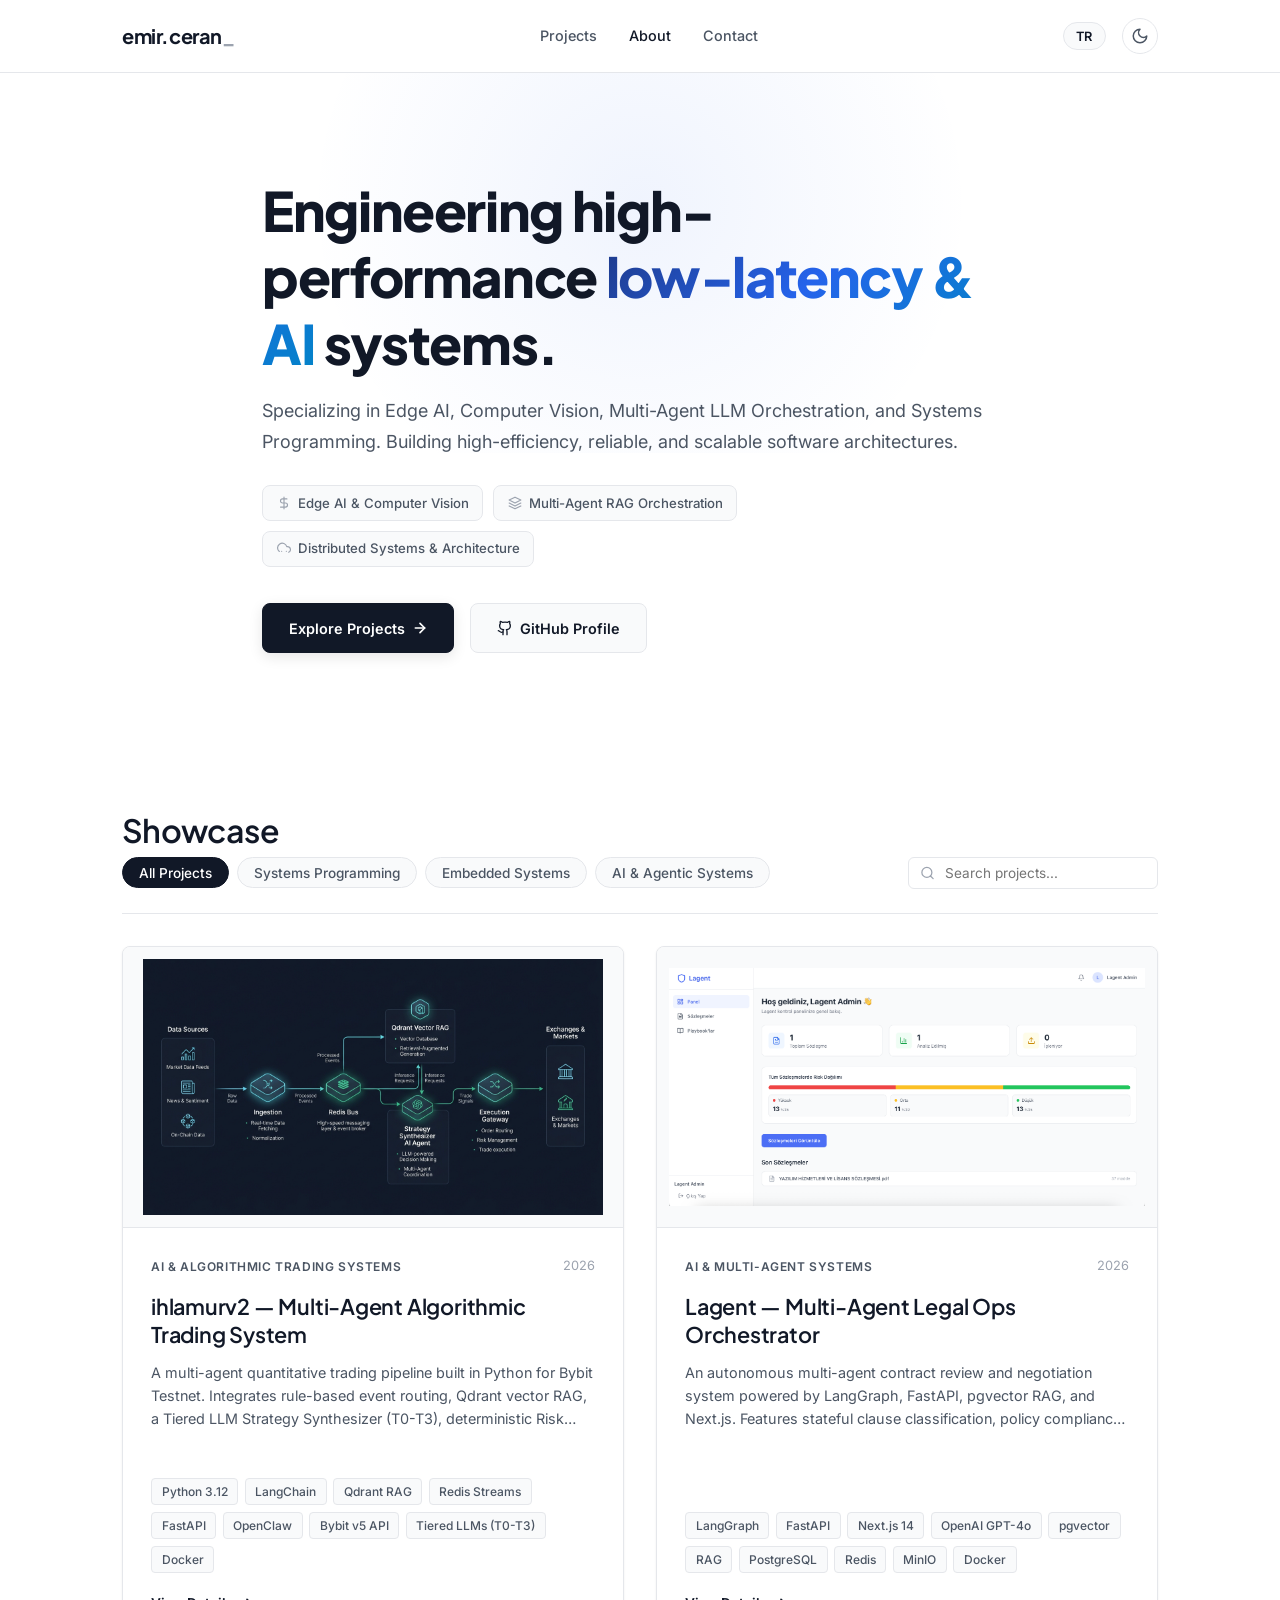
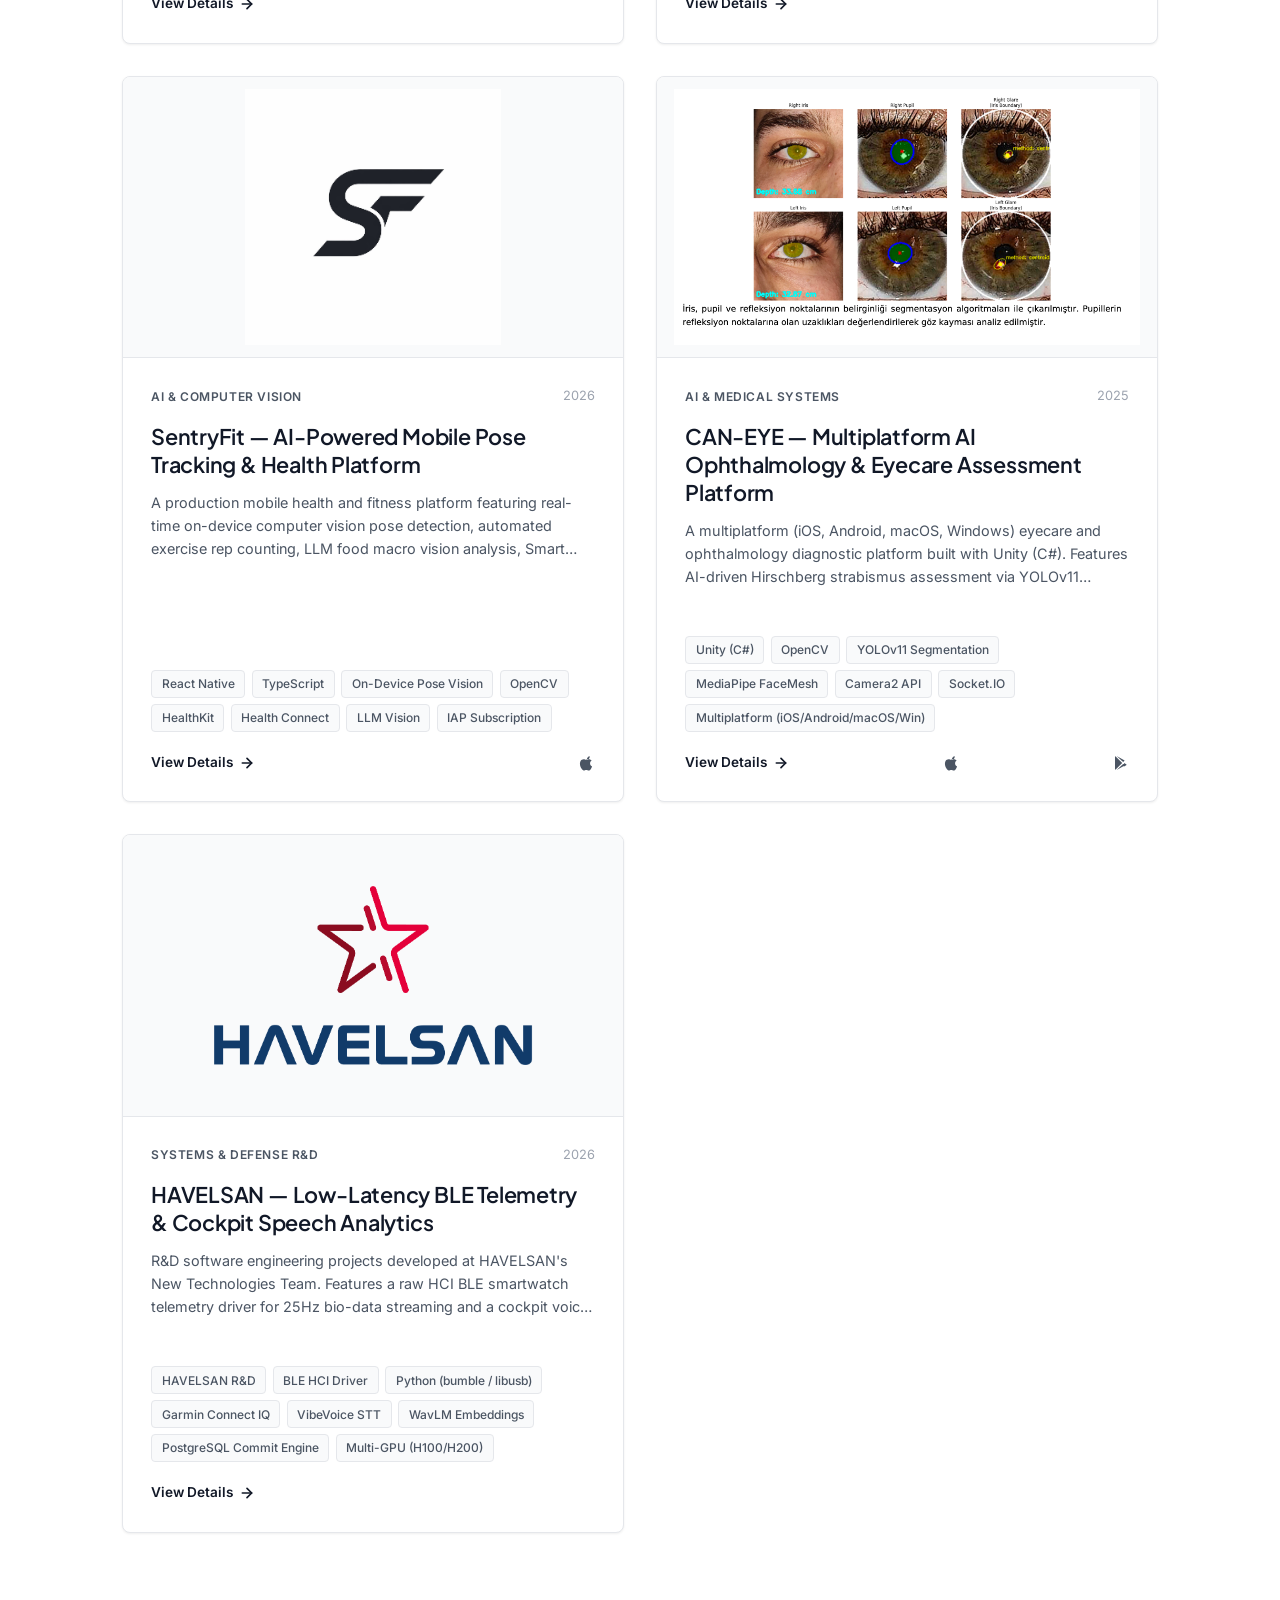
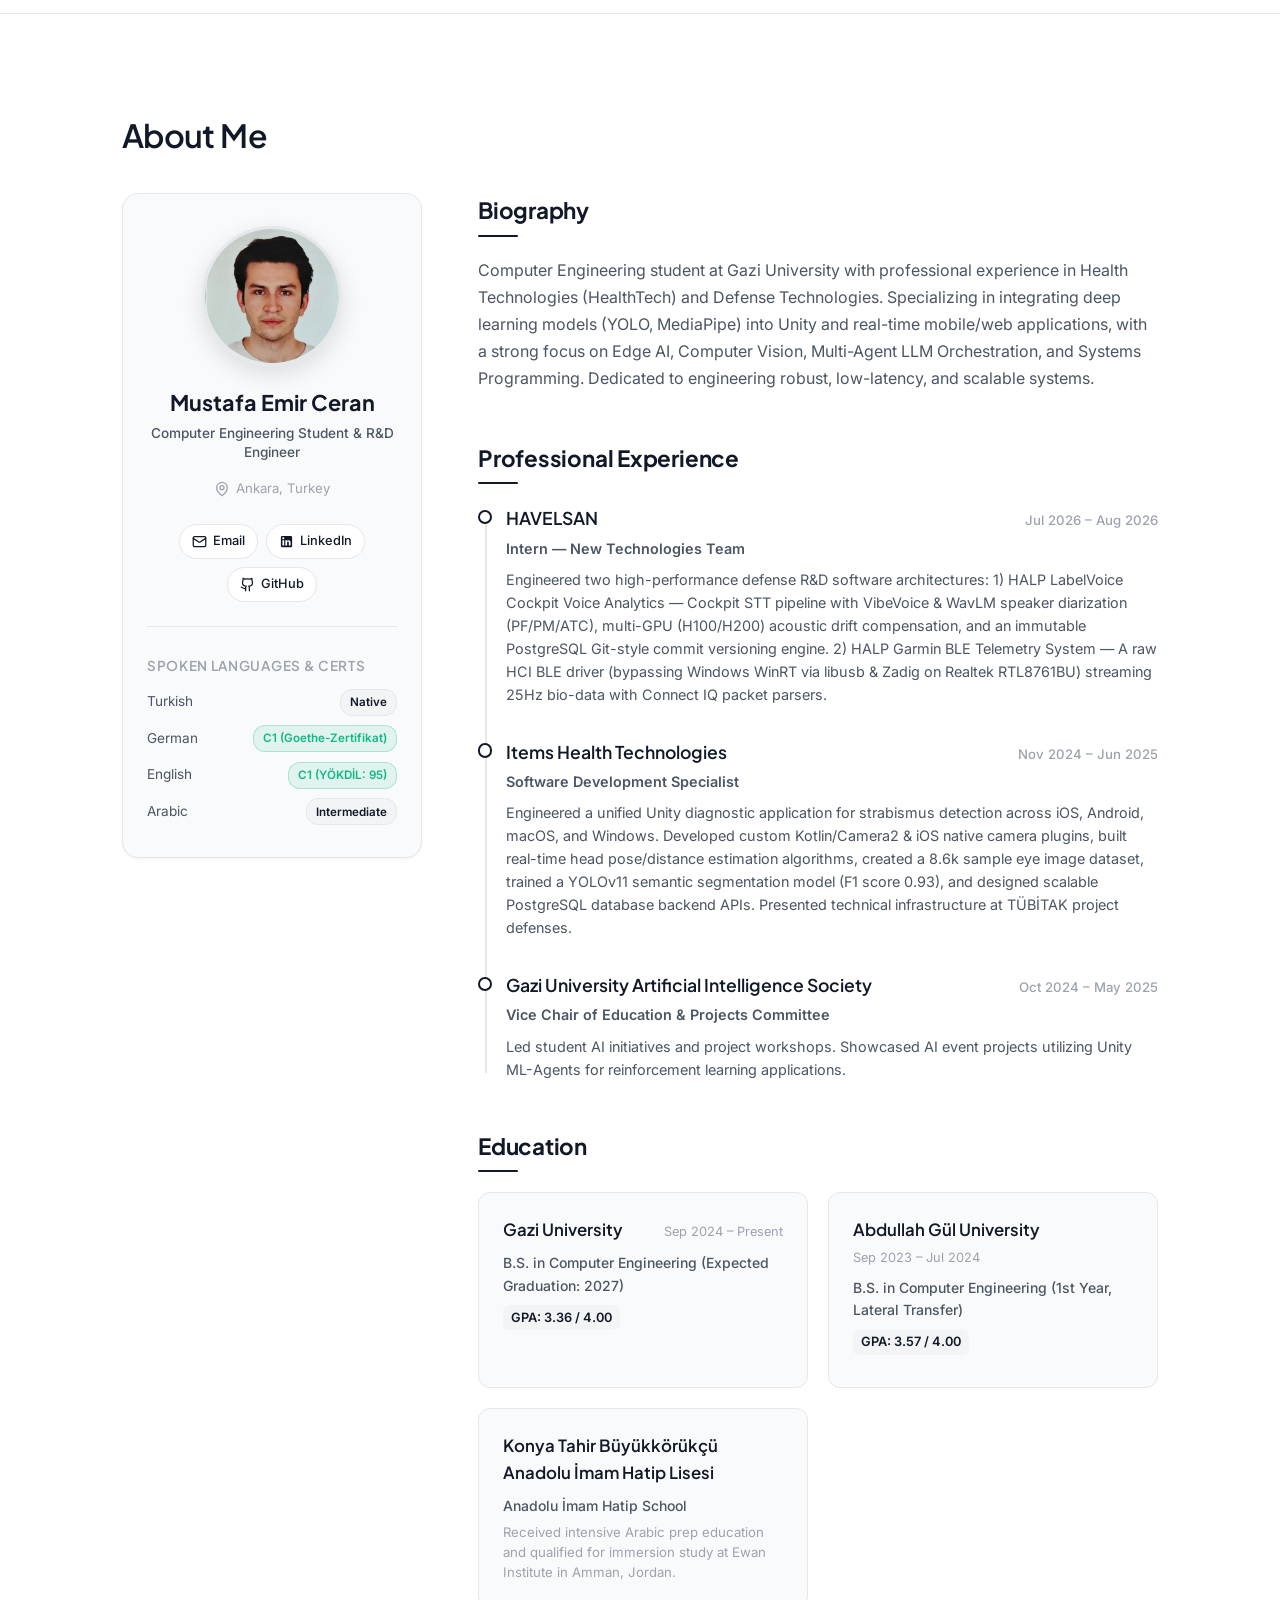
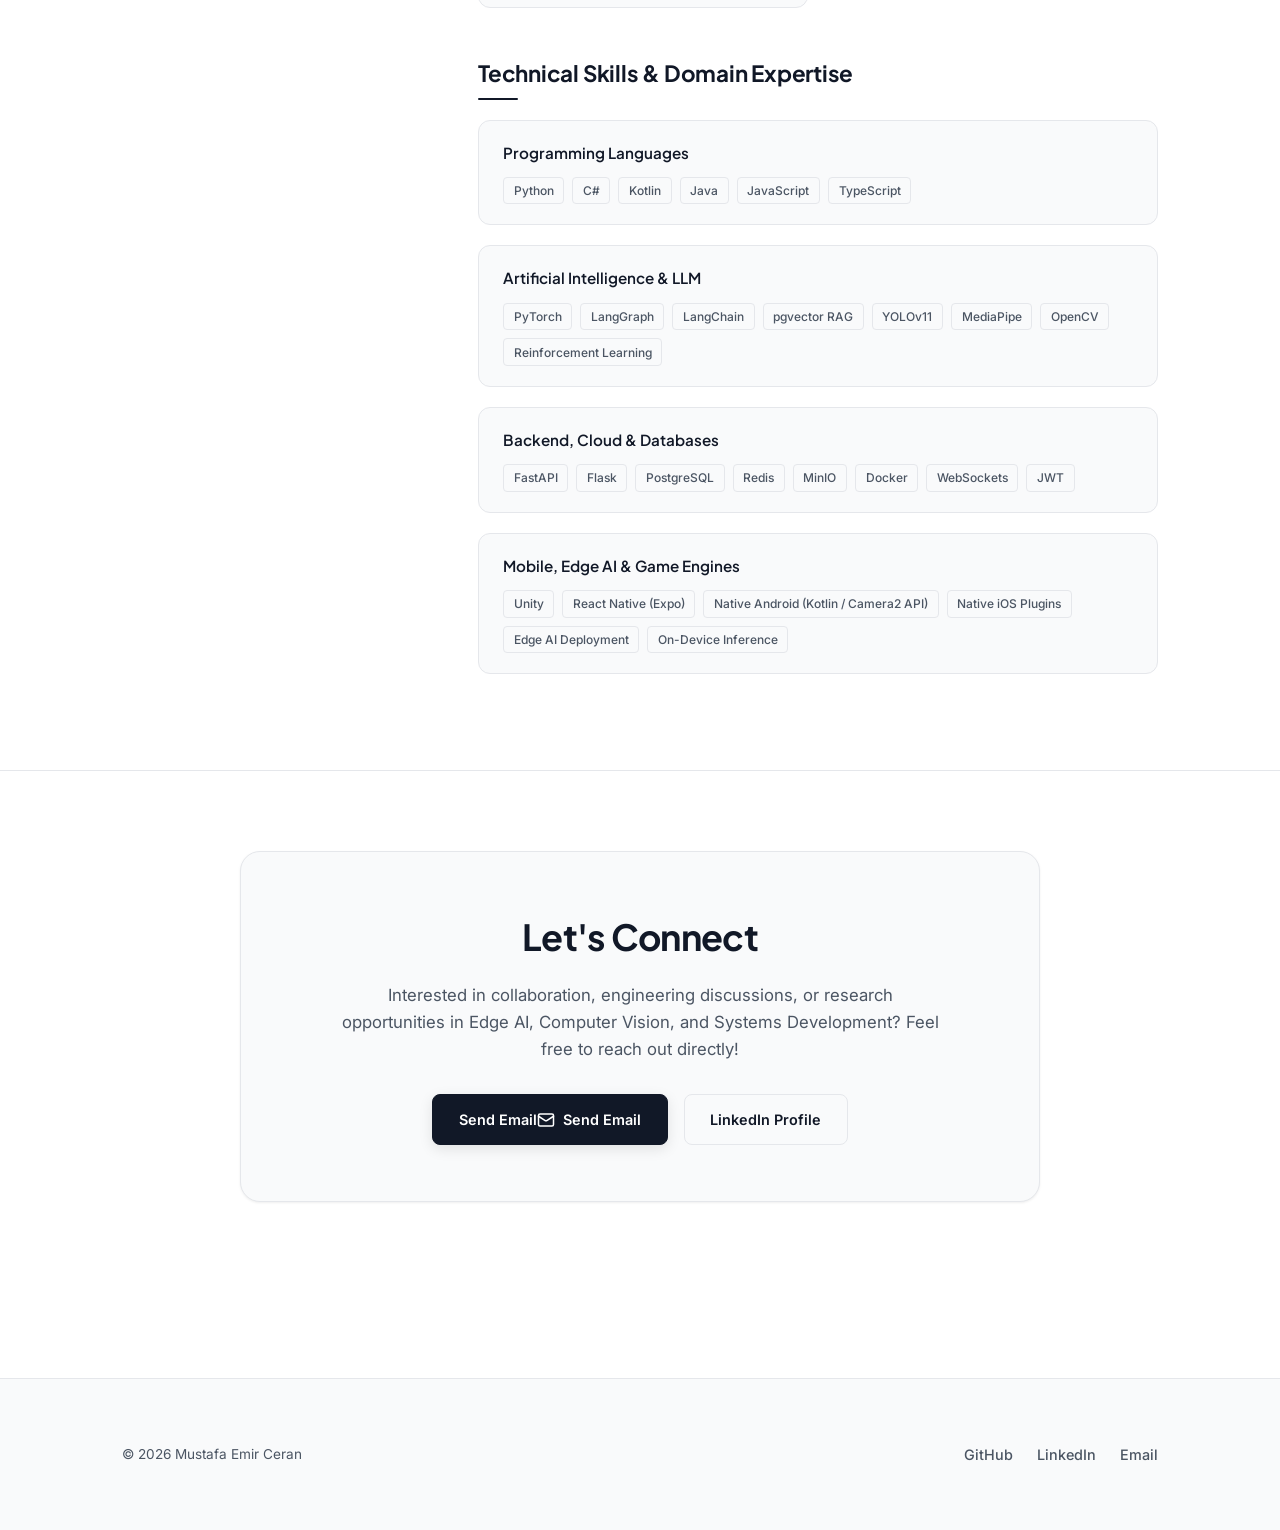
==== commit c9973682: "Update HAVELSAN role/team name Intern title simplified to "Stajyer" / "Intern", team renamed to "Yen" ====
--- a/index.html
+++ b/index.html
@@ -208,7 +208,7 @@
                                         <div class="timeline-title">HAVELSAN</div>
                                         <div class="timeline-date">Jul 2026 – Aug 2026</div>
                                     </div>
-                                    <div class="timeline-role" id="role-havelsan">Software Engineering Intern — Emerging Technologies Team</div>
+                                    <div class="timeline-role" id="role-havelsan">Intern — New Technologies Team</div>
                                      <p class="timeline-desc" id="desc-havelsan">
                                          Engineered two high-performance defense R&D software architectures: 1) HALP LabelVoice Cockpit Voice Analytics — Cockpit STT pipeline with VibeVoice & WavLM speaker diarization (PF/PM/ATC), multi-GPU (H100/H200) acoustic drift compensation, and an immutable PostgreSQL Git-style commit versioning engine. 2) HALP Garmin BLE Telemetry System — A raw HCI BLE driver (bypassing Windows WinRT via libusb & Zadig on Realtek RTL8761BU) streaming 25Hz bio-data with Connect IQ packet parsers.
                                      </p>
